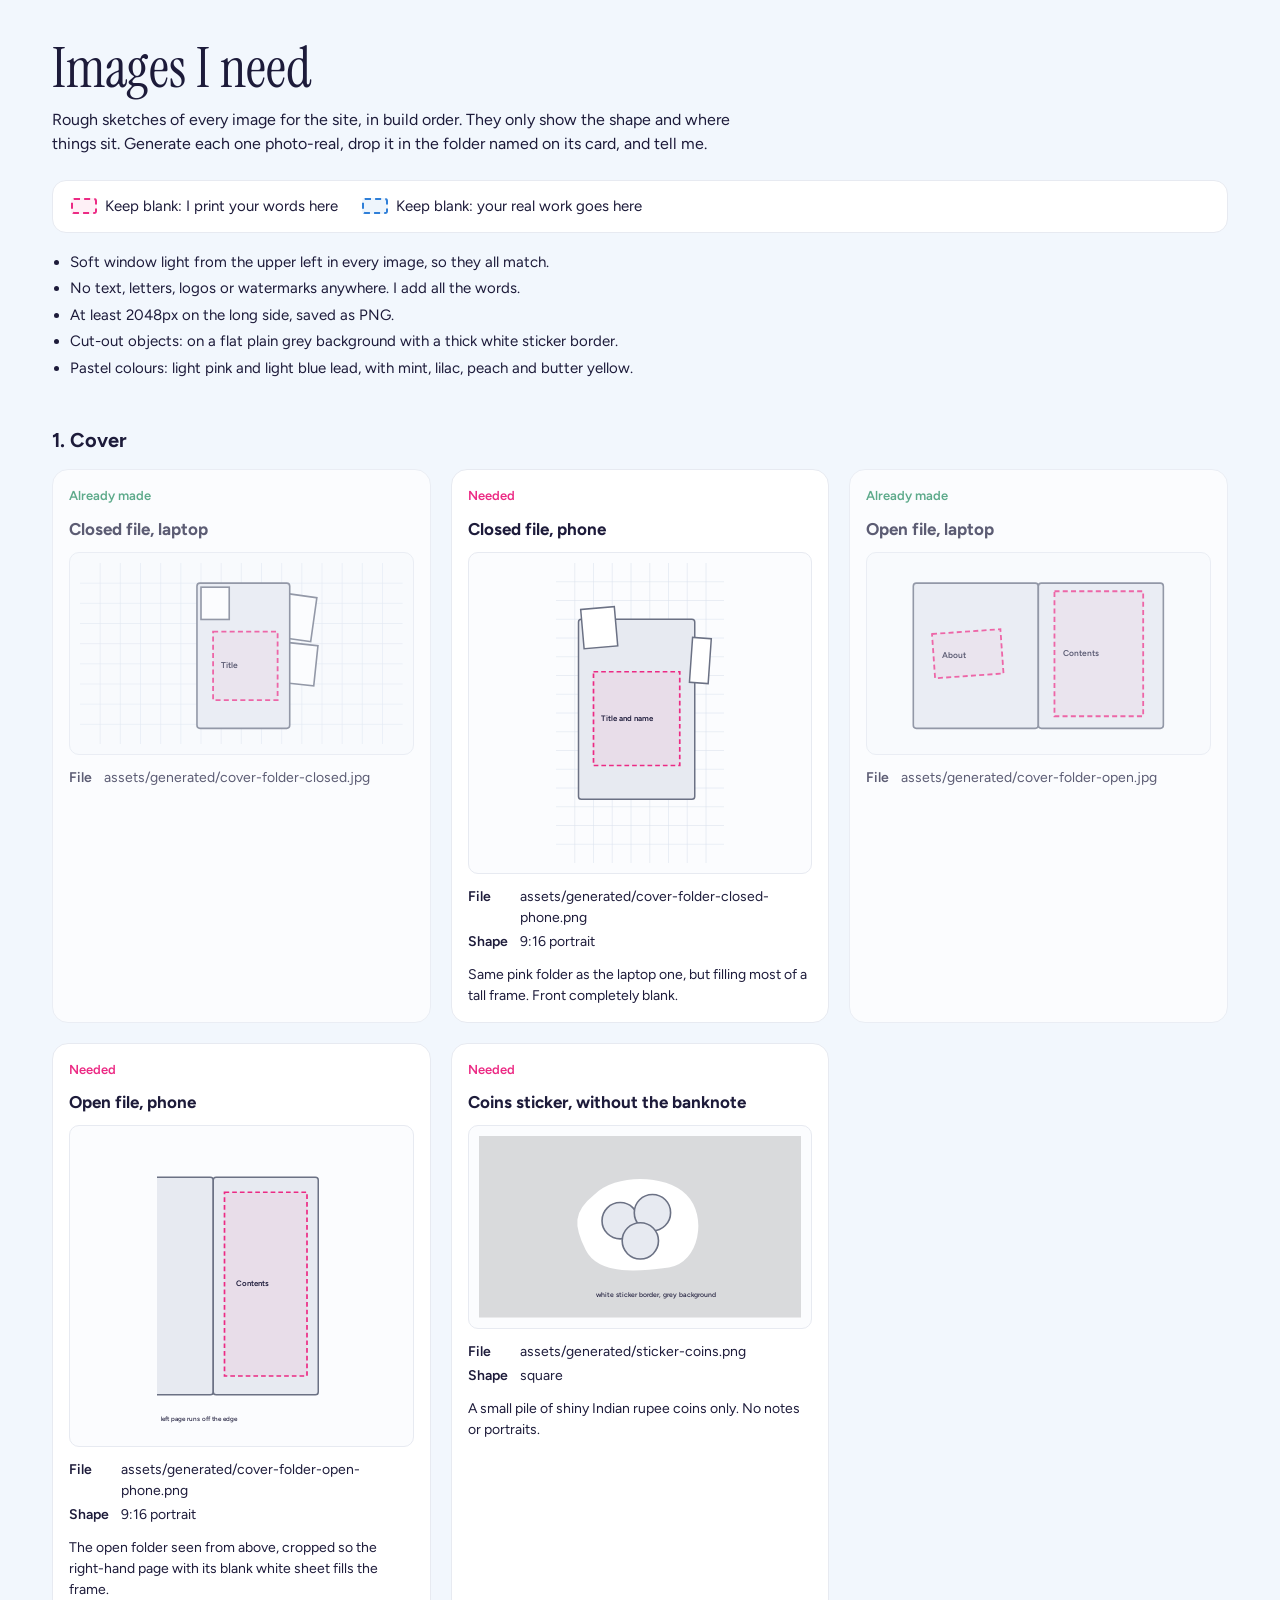
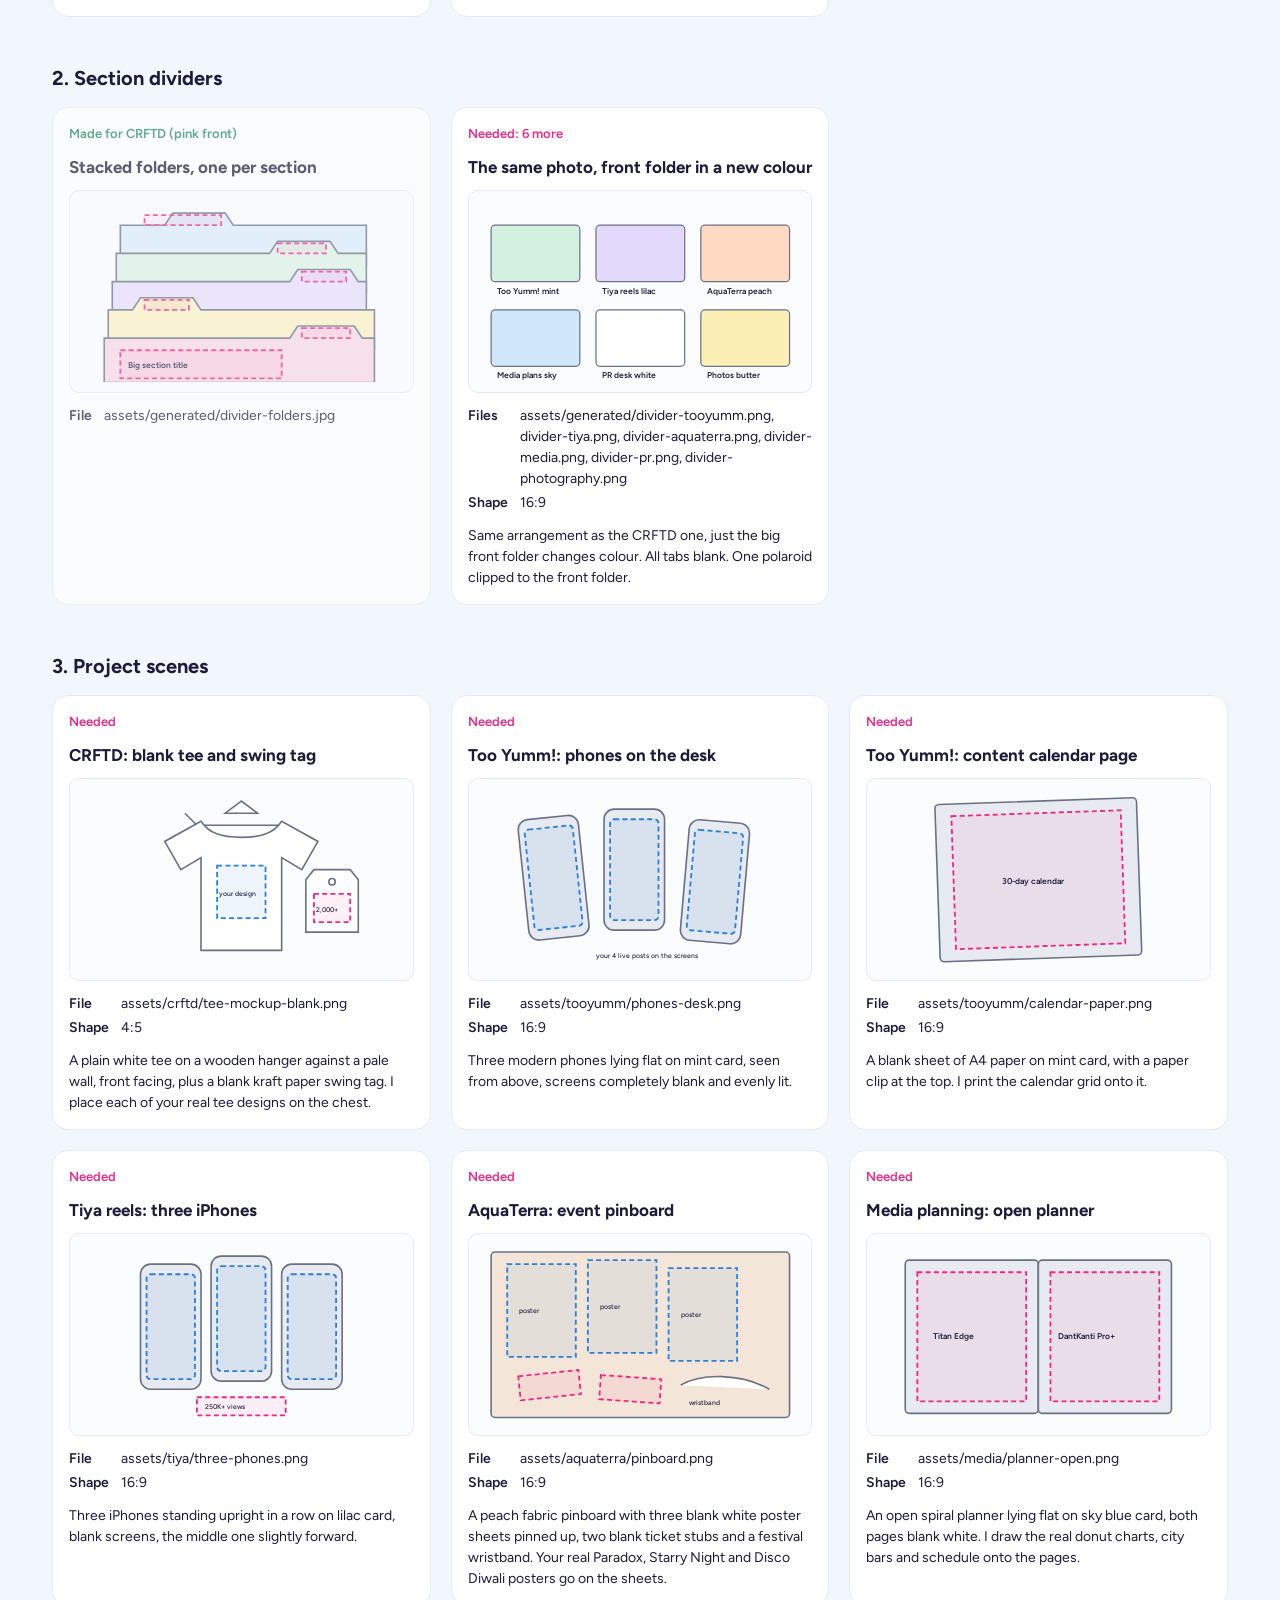
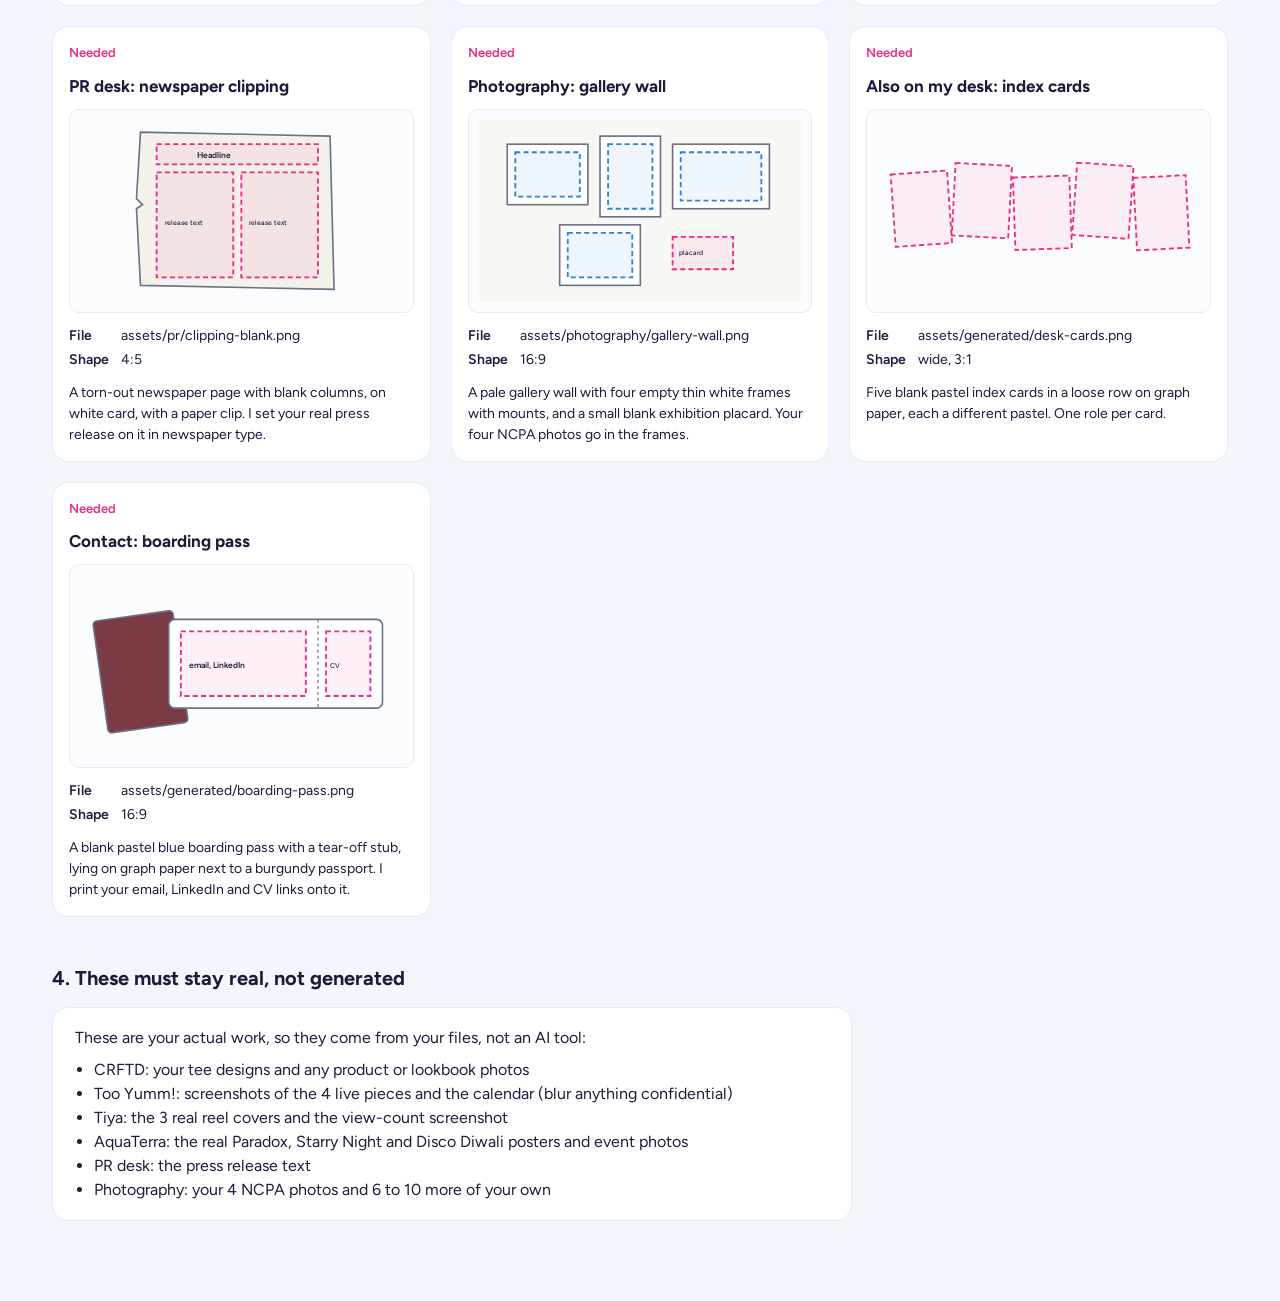
==== docs/image-brief.html @ 2a606a28 "Add image brief: rough sketches of every image the site needs Co-Authored-By: Claude Opus 5.5 <norep" ====
<!doctype html>
<html lang="en">
<head>
<meta charset="utf-8">
<meta name="viewport" content="width=device-width, initial-scale=1">
<title>Image brief</title>
<style>
@font-face { font-family: "Figtree"; font-weight: 400 800; font-display: swap; src: url(../fonts/figtree-var-latin.woff2) format("woff2"); }
@font-face { font-family: "Instrument Serif"; font-weight: 400; font-display: swap; src: url(../fonts/instrumentserif-latin.woff2) format("woff2"); }
:root {
  --bg: #F2F7FD; --ink: #1D1B3A; --line: #6B7184; --soft: #E7EAF1;
  --text-zone: #EC2A84;   /* I print your words here */
  --work-zone: #2F7FD8;   /* your real work goes here */
  --have: #1F8A5B;
}
* { box-sizing: border-box; }
body { margin: 0; background: var(--bg); color: var(--ink); font: 400 1rem/1.5 "Figtree", system-ui, sans-serif; }
.wrap { max-width: 1240px; margin: 0 auto; padding: 40px 16px 80px; }
@media (min-width: 700px) { .wrap { padding-inline: 32px; } }
h1 { font: 400 clamp(2.25rem, 5vw, 3.5rem)/1 "Instrument Serif", serif; margin: 0 0 12px; }
.intro { max-width: 68ch; margin: 0 0 24px; }
.key { display: flex; flex-wrap: wrap; gap: 10px 24px; margin: 0 0 18px; padding: 14px 18px; background: #fff; border-radius: 14px; border: 1px solid var(--soft); font-size: .9375rem; }
.key span { display: inline-flex; align-items: center; gap: 8px; }
.key i { width: 26px; height: 16px; border-radius: 3px; border: 2px dashed; }
.rules { max-width: 80ch; margin: 0 0 40px; padding-left: 1.2em; font-size: .9375rem; }
.rules li { margin-bottom: 4px; }
h2 { font: 700 1.25rem/1.3 "Figtree", sans-serif; margin: 48px 0 16px; }
.grid { display: grid; gap: 20px; grid-template-columns: repeat(auto-fill, minmax(min(100%, 340px), 1fr)); }
.card { background: #fff; border: 1px solid var(--soft); border-radius: 16px; padding: 16px; display: flex; flex-direction: column; gap: 12px; }
.card.done { opacity: .7; }
.card h3 { margin: 0; font: 700 1.0625rem/1.3 "Figtree", sans-serif; }
.status { font-size: .8125rem; font-weight: 600; color: var(--text-zone); }
.card.done .status { color: var(--have); }
.sketch { background: #FBFCFE; border: 1px solid var(--soft); border-radius: 10px; padding: 10px; display: grid; place-items: center; }
.sketch svg { width: 100%; height: auto; max-height: 340px; }
.sketch.tall svg { width: auto; height: 300px; }
.meta { margin: 0; display: grid; grid-template-columns: auto 1fr; gap: 3px 12px; font-size: .875rem; }
.meta dt { font-weight: 600; }
.meta dd { margin: 0; overflow-wrap: anywhere; }
.note { margin: 0; font-size: .875rem; }
.keep { background: #fff; border: 1px solid var(--soft); border-radius: 16px; padding: 18px 22px; max-width: 80ch; }
.keep ul { margin: 8px 0 0; padding-left: 1.2em; }
/* sketch strokes */
svg .o { fill: #fff; stroke: var(--line); stroke-width: .8; }
svg .f { fill: var(--soft); stroke: var(--line); stroke-width: .8; }
svg .grid { stroke: #DCE3EE; stroke-width: .3; }
svg .t { fill: rgba(236,42,132,.07); stroke: var(--text-zone); stroke-width: .9; stroke-dasharray: 2.5 1.6; }
svg .w { fill: rgba(47,127,216,.08); stroke: var(--work-zone); stroke-width: .9; stroke-dasharray: 2.5 1.6; }
svg text { font: 600 4.2px "Figtree", sans-serif; fill: var(--ink); }
svg text.s { font-size: 3.4px; font-weight: 500; }
</style>
</head>
<body>
<div class="wrap">
  <h1>Images I need</h1>
  <p class="intro">Rough sketches of every image for the site, in build order. They only show the shape and where things sit. Generate each one photo-real, drop it in the folder named on its card, and tell me.</p>

  <div class="key">
    <span><i style="border-color:var(--text-zone);background:rgba(236,42,132,.07)"></i>Keep blank: I print your words here</span>
    <span><i style="border-color:var(--work-zone);background:rgba(47,127,216,.08)"></i>Keep blank: your real work goes here</span>
  </div>
  <ul class="rules">
    <li>Soft window light from the upper left in every image, so they all match.</li>
    <li>No text, letters, logos or watermarks anywhere. I add all the words.</li>
    <li>At least 2048px on the long side, saved as PNG.</li>
    <li>Cut-out objects: on a flat plain grey background with a thick white sticker border.</li>
    <li>Pastel colours: light pink and light blue lead, with mint, lilac, peach and butter yellow.</li>
  </ul>

  <!-- ================= COVER ================= -->
  <h2>1. Cover</h2>
  <div class="grid">
    <article class="card done">
      <span class="status">Already made</span>
      <h3>Closed file, laptop</h3>
      <div class="sketch"><svg viewBox="0 0 160 90" aria-hidden="true">
        <g class="grid"><path d="M0 10h160M0 20h160M0 30h160M0 40h160M0 50h160M0 60h160M0 70h160M0 80h160M10 0v90M20 0v90M30 0v90M40 0v90M50 0v90M60 0v90M70 0v90M80 0v90M90 0v90M100 0v90M110 0v90M120 0v90M130 0v90M140 0v90M150 0v90"/></g>
        <rect class="o" x="100" y="16" width="16" height="22" transform="rotate(8 108 27)"/><rect class="o" x="102" y="40" width="15" height="20" transform="rotate(6 108 50)"/>
        <rect class="f" x="58" y="10" width="46" height="72" rx="1.5"/>
        <rect class="o" x="60" y="12" width="14" height="16"/>
        <rect class="t" x="66" y="34" width="32" height="34"/><text x="70" y="52">Title</text>
      </svg></div>
      <dl class="meta"><dt>File</dt><dd>assets/generated/cover-folder-closed.jpg</dd></dl>
    </article>

    <article class="card">
      <span class="status">Needed</span>
      <h3>Closed file, phone</h3>
      <div class="sketch tall"><svg viewBox="0 0 90 160" aria-hidden="true">
        <g class="grid"><path d="M0 10h90M0 20h90M0 30h90M0 40h90M0 50h90M0 60h90M0 70h90M0 80h90M0 90h90M0 100h90M0 110h90M0 120h90M0 130h90M0 140h90M0 150h90M10 0v160M20 0v160M30 0v160M40 0v160M50 0v160M60 0v160M70 0v160M80 0v160"/></g>
        <rect class="f" x="12" y="30" width="62" height="96" rx="1.5"/>
        <rect class="o" x="72" y="40" width="10" height="24" transform="rotate(4 77 52)"/>
        <rect class="o" x="14" y="24" width="18" height="21" transform="rotate(-5 23 34)"/>
        <rect class="t" x="20" y="58" width="46" height="50"/><text x="24" y="84">Title and name</text>
      </svg></div>
      <dl class="meta"><dt>File</dt><dd>assets/generated/cover-folder-closed-phone.png</dd><dt>Shape</dt><dd>9:16 portrait</dd></dl>
      <p class="note">Same pink folder as the laptop one, but filling most of a tall frame. Front completely blank.</p>
    </article>

    <article class="card done">
      <span class="status">Already made</span>
      <h3>Open file, laptop</h3>
      <div class="sketch"><svg viewBox="0 0 160 90" aria-hidden="true">
        <rect class="f" x="18" y="10" width="62" height="72" rx="1.5"/><rect class="f" x="80" y="10" width="62" height="72" rx="1.5"/>
        <rect class="t" x="28" y="34" width="34" height="22" transform="rotate(-4 45 45)"/><text x="32" y="47">About</text>
        <rect class="t" x="88" y="14" width="44" height="62"/><text x="92" y="46">Contents</text>
      </svg></div>
      <dl class="meta"><dt>File</dt><dd>assets/generated/cover-folder-open.jpg</dd></dl>
    </article>

    <article class="card">
      <span class="status">Needed</span>
      <h3>Open file, phone</h3>
      <div class="sketch tall"><svg viewBox="0 0 90 160" aria-hidden="true">
        <rect class="f" x="-30" y="22" width="60" height="116" rx="1.5"/><rect class="f" x="30" y="22" width="56" height="116" rx="1.5"/>
        <rect class="t" x="36" y="30" width="44" height="98"/><text x="42" y="80">Contents</text>
        <text class="s" x="2" y="152">left page runs off the edge</text>
      </svg></div>
      <dl class="meta"><dt>File</dt><dd>assets/generated/cover-folder-open-phone.png</dd><dt>Shape</dt><dd>9:16 portrait</dd></dl>
      <p class="note">The open folder seen from above, cropped so the right-hand page with its blank white sheet fills the frame.</p>
    </article>

    <article class="card">
      <span class="status">Needed</span>
      <h3>Coins sticker, without the banknote</h3>
      <div class="sketch"><svg viewBox="0 0 160 90" aria-hidden="true">
        <rect class="f" x="0" y="0" width="160" height="90" style="fill:#D9DADC;stroke:none"/>
        <path class="o" d="M58 30c10-10 34-10 44 0s6 32-8 34-34 4-40-8-6-18 4-26z" style="stroke-width:2.4;stroke:#fff;fill:#fff"/>
        <circle class="f" cx="70" cy="42" r="9"/><circle class="f" cx="86" cy="38" r="9"/><circle class="f" cx="80" cy="52" r="9"/>
        <text class="s" x="58" y="80">white sticker border, grey background</text>
      </svg></div>
      <dl class="meta"><dt>File</dt><dd>assets/generated/sticker-coins.png</dd><dt>Shape</dt><dd>square</dd></dl>
      <p class="note">A small pile of shiny Indian rupee coins only. No notes or portraits.</p>
    </article>
  </div>

  <!-- ================= DIVIDERS ================= -->
  <h2>2. Section dividers</h2>
  <div class="grid">
    <article class="card done">
      <span class="status">Made for CRFTD (pink front)</span>
      <h3>Stacked folders, one per section</h3>
      <div class="sketch"><svg viewBox="0 0 160 90" aria-hidden="true">
        <path class="f" d="M20 12h22l4-6h26l4 6h66v20H20z" style="fill:#DCEBFA"/>
        <path class="f" d="M18 26h76l4-6h26l4 6h14v20H18z" style="fill:#DDF2E6"/>
        <path class="f" d="M16 40h88l4-6h26l4 6h4v20H16z" style="fill:#E7DEFA"/>
        <path class="f" d="M14 54h12l4-6h26l4 6h86v20H14z" style="fill:#FCF1C2"/>
        <path class="f" d="M12 68h92l4-6h28l4 6h6v22H12z" style="fill:#F9D7E6"/>
        <rect class="t" x="32" y="7" width="38" height="5"/><rect class="t" x="98" y="21" width="24" height="5"/>
        <rect class="t" x="110" y="35" width="22" height="5"/><rect class="t" x="32" y="49" width="22" height="5"/>
        <rect class="t" x="110" y="63" width="24" height="5"/>
        <rect class="t" x="20" y="74" width="80" height="14"/><text x="24" y="83">Big section title</text>
      </svg></div>
      <dl class="meta"><dt>File</dt><dd>assets/generated/divider-folders.jpg</dd></dl>
    </article>

    <article class="card">
      <span class="status">Needed: 6 more</span>
      <h3>The same photo, front folder in a new colour</h3>
      <div class="sketch"><svg viewBox="0 0 160 90" aria-hidden="true">
        <g font-size="4">
        <rect x="6" y="12" width="44" height="28" rx="2" style="fill:#D3F1E0;stroke:#6B7184;stroke-width:.6"/><text x="9" y="46">Too Yumm! mint</text>
        <rect x="58" y="12" width="44" height="28" rx="2" style="fill:#E3D9FB;stroke:#6B7184;stroke-width:.6"/><text x="61" y="46">Tiya reels lilac</text>
        <rect x="110" y="12" width="44" height="28" rx="2" style="fill:#FFD9C2;stroke:#6B7184;stroke-width:.6"/><text x="113" y="46">AquaTerra peach</text>
        <rect x="6" y="54" width="44" height="28" rx="2" style="fill:#CFE6FB;stroke:#6B7184;stroke-width:.6"/><text x="9" y="88">Media plans sky</text>
        <rect x="58" y="54" width="44" height="28" rx="2" style="fill:#FFFFFF;stroke:#6B7184;stroke-width:.6"/><text x="61" y="88">PR desk white</text>
        <rect x="110" y="54" width="44" height="28" rx="2" style="fill:#FCEFB6;stroke:#6B7184;stroke-width:.6"/><text x="113" y="88">Photos butter</text>
        </g>
      </svg></div>
      <dl class="meta"><dt>Files</dt><dd>assets/generated/divider-tooyumm.png, divider-tiya.png, divider-aquaterra.png, divider-media.png, divider-pr.png, divider-photography.png</dd><dt>Shape</dt><dd>16:9</dd></dl>
      <p class="note">Same arrangement as the CRFTD one, just the big front folder changes colour. All tabs blank. One polaroid clipped to the front folder.</p>
    </article>
  </div>

  <!-- ================= PROJECTS ================= -->
  <h2>3. Project scenes</h2>
  <div class="grid">
    <article class="card">
      <span class="status">Needed</span>
      <h3>CRFTD: blank tee and swing tag</h3>
      <div class="sketch"><svg viewBox="0 0 160 90" aria-hidden="true">
        <path class="o" d="M58 18l-6-6M58 18h44M80 6l-8 6h16z"/>
        <path class="o" d="M60 16l-18 10 8 14 10-6v46h40V34l10 6 8-14-18-10c-4 6-10 8-20 8s-16-2-20-8z"/>
        <rect class="w" x="68" y="38" width="24" height="26"/><text class="s" x="69" y="53">your design</text>
        <path class="o" d="M116 40h18l4 5v26h-26V45z"/><circle class="o" cx="125" cy="46" r="1.6"/>
        <rect class="t" x="116" y="52" width="18" height="14"/><text class="s" x="117" y="61">2,000+</text>
      </svg></div>
      <dl class="meta"><dt>File</dt><dd>assets/crftd/tee-mockup-blank.png</dd><dt>Shape</dt><dd>4:5</dd></dl>
      <p class="note">A plain white tee on a wooden hanger against a pale wall, front facing, plus a blank kraft paper swing tag. I place each of your real tee designs on the chest.</p>
    </article>

    <article class="card">
      <span class="status">Needed</span>
      <h3>Too Yumm!: phones on the desk</h3>
      <div class="sketch"><svg viewBox="0 0 160 90" aria-hidden="true">
        <rect class="f" x="22" y="14" width="30" height="60" rx="5" transform="rotate(-6 37 44)"/><rect class="w" x="25" y="19" width="24" height="50" rx="2" transform="rotate(-6 37 44)"/>
        <rect class="f" x="62" y="10" width="30" height="60" rx="5"/><rect class="w" x="65" y="15" width="24" height="50" rx="2"/>
        <rect class="f" x="102" y="16" width="30" height="60" rx="5" transform="rotate(5 117 46)"/><rect class="w" x="105" y="21" width="24" height="50" rx="2" transform="rotate(5 117 46)"/>
        <text class="s" x="58" y="84">your 4 live posts on the screens</text>
      </svg></div>
      <dl class="meta"><dt>File</dt><dd>assets/tooyumm/phones-desk.png</dd><dt>Shape</dt><dd>16:9</dd></dl>
      <p class="note">Three modern phones lying flat on mint card, seen from above, screens completely blank and evenly lit.</p>
    </article>

    <article class="card">
      <span class="status">Needed</span>
      <h3>Too Yumm!: content calendar page</h3>
      <div class="sketch"><svg viewBox="0 0 160 90" aria-hidden="true">
        <rect class="f" x="30" y="6" width="100" height="78" rx="2" transform="rotate(-2 80 45)"/>
        <rect class="t" x="38" y="12" width="84" height="66" transform="rotate(-2 80 45)"/><text x="62" y="47">30-day calendar</text>
      </svg></div>
      <dl class="meta"><dt>File</dt><dd>assets/tooyumm/calendar-paper.png</dd><dt>Shape</dt><dd>16:9</dd></dl>
      <p class="note">A blank sheet of A4 paper on mint card, with a paper clip at the top. I print the calendar grid onto it.</p>
    </article>

    <article class="card">
      <span class="status">Needed</span>
      <h3>Tiya reels: three iPhones</h3>
      <div class="sketch"><svg viewBox="0 0 160 90" aria-hidden="true">
        <rect class="f" x="30" y="10" width="30" height="62" rx="5"/><rect class="w" x="33" y="15" width="24" height="52" rx="2"/>
        <rect class="f" x="65" y="6" width="30" height="62" rx="5"/><rect class="w" x="68" y="11" width="24" height="52" rx="2"/>
        <rect class="f" x="100" y="10" width="30" height="62" rx="5"/><rect class="w" x="103" y="15" width="24" height="52" rx="2"/>
        <rect class="t" x="58" y="76" width="44" height="9"/><text class="s" x="62" y="82">250K+ views</text>
      </svg></div>
      <dl class="meta"><dt>File</dt><dd>assets/tiya/three-phones.png</dd><dt>Shape</dt><dd>16:9</dd></dl>
      <p class="note">Three iPhones standing upright in a row on lilac card, blank screens, the middle one slightly forward.</p>
    </article>

    <article class="card">
      <span class="status">Needed</span>
      <h3>AquaTerra: event pinboard</h3>
      <div class="sketch"><svg viewBox="0 0 160 90" aria-hidden="true">
        <rect class="f" x="6" y="4" width="148" height="82" rx="2" style="fill:#F3E6D8"/>
        <rect class="w" x="14" y="10" width="34" height="46"/><rect class="w" x="54" y="8" width="34" height="46"/><rect class="w" x="94" y="12" width="34" height="46"/>
        <text class="s" x="20" y="34">poster</text><text class="s" x="60" y="32">poster</text><text class="s" x="100" y="36">poster</text>
        <rect class="t" x="20" y="64" width="30" height="12" transform="rotate(-6 35 70)"/><rect class="t" x="60" y="66" width="30" height="12" transform="rotate(4 75 72)"/>
        <path class="o" d="M100 70c10-6 30-6 44 2"/><text class="s" x="104" y="80">wristband</text>
      </svg></div>
      <dl class="meta"><dt>File</dt><dd>assets/aquaterra/pinboard.png</dd><dt>Shape</dt><dd>16:9</dd></dl>
      <p class="note">A peach fabric pinboard with three blank white poster sheets pinned up, two blank ticket stubs and a festival wristband. Your real Paradox, Starry Night and Disco Diwali posters go on the sheets.</p>
    </article>

    <article class="card">
      <span class="status">Needed</span>
      <h3>Media planning: open planner</h3>
      <div class="sketch"><svg viewBox="0 0 160 90" aria-hidden="true">
        <rect class="f" x="14" y="8" width="66" height="76" rx="2"/><rect class="f" x="80" y="8" width="66" height="76" rx="2"/>
        <rect class="t" x="20" y="14" width="54" height="64"/><text x="28" y="47">Titan Edge</text>
        <rect class="t" x="86" y="14" width="54" height="64"/><text x="90" y="47">DantKanti Pro+</text>
      </svg></div>
      <dl class="meta"><dt>File</dt><dd>assets/media/planner-open.png</dd><dt>Shape</dt><dd>16:9</dd></dl>
      <p class="note">An open spiral planner lying flat on sky blue card, both pages blank white. I draw the real donut charts, city bars and schedule onto the pages.</p>
    </article>

    <article class="card">
      <span class="status">Needed</span>
      <h3>PR desk: newspaper clipping</h3>
      <div class="sketch"><svg viewBox="0 0 160 90" aria-hidden="true">
        <path class="o" d="M30 6l94 2 2 76-96-2-2-38 3-2-3-3z" style="fill:#F4F1EA"/>
        <rect class="t" x="38" y="12" width="80" height="10"/><text x="58" y="19">Headline</text>
        <rect class="t" x="38" y="26" width="38" height="52"/><rect class="t" x="80" y="26" width="38" height="52"/>
        <text class="s" x="42" y="52">release text</text><text class="s" x="84" y="52">release text</text>
      </svg></div>
      <dl class="meta"><dt>File</dt><dd>assets/pr/clipping-blank.png</dd><dt>Shape</dt><dd>4:5</dd></dl>
      <p class="note">A torn-out newspaper page with blank columns, on white card, with a paper clip. I set your real press release on it in newspaper type.</p>
    </article>

    <article class="card">
      <span class="status">Needed</span>
      <h3>Photography: gallery wall</h3>
      <div class="sketch"><svg viewBox="0 0 160 90" aria-hidden="true">
        <rect class="f" x="0" y="0" width="160" height="90" style="fill:#F7F7F4;stroke:none"/>
        <rect class="o" x="14" y="12" width="40" height="30"/><rect class="w" x="18" y="16" width="32" height="22"/>
        <rect class="o" x="60" y="8" width="30" height="40"/><rect class="w" x="64" y="12" width="22" height="32"/>
        <rect class="o" x="96" y="12" width="48" height="32"/><rect class="w" x="100" y="16" width="40" height="24"/>
        <rect class="o" x="40" y="52" width="40" height="30"/><rect class="w" x="44" y="56" width="32" height="22"/>
        <rect class="t" x="96" y="58" width="30" height="16"/><text class="s" x="99" y="67">placard</text>
      </svg></div>
      <dl class="meta"><dt>File</dt><dd>assets/photography/gallery-wall.png</dd><dt>Shape</dt><dd>16:9</dd></dl>
      <p class="note">A pale gallery wall with four empty thin white frames with mounts, and a small blank exhibition placard. Your four NCPA photos go in the frames.</p>
    </article>

    <article class="card">
      <span class="status">Needed</span>
      <h3>Also on my desk: index cards</h3>
      <div class="sketch"><svg viewBox="0 0 160 90" aria-hidden="true">
        <rect class="t" x="8" y="26" width="28" height="36" transform="rotate(-4 22 44)"/><rect class="t" x="38" y="22" width="28" height="36" transform="rotate(3 52 40)"/>
        <rect class="t" x="68" y="28" width="28" height="36" transform="rotate(-2 82 46)"/><rect class="t" x="98" y="22" width="28" height="36" transform="rotate(4 112 40)"/>
        <rect class="t" x="128" y="28" width="26" height="36" transform="rotate(-3 141 46)"/>
      </svg></div>
      <dl class="meta"><dt>File</dt><dd>assets/generated/desk-cards.png</dd><dt>Shape</dt><dd>wide, 3:1</dd></dl>
      <p class="note">Five blank pastel index cards in a loose row on graph paper, each a different pastel. One role per card.</p>
    </article>

    <article class="card">
      <span class="status">Needed</span>
      <h3>Contact: boarding pass</h3>
      <div class="sketch"><svg viewBox="0 0 160 90" aria-hidden="true">
        <rect class="f" x="10" y="20" width="40" height="56" rx="2" style="fill:#7A3B45" transform="rotate(-8 30 48)"/>
        <rect class="o" x="44" y="22" width="106" height="44" rx="3"/><path d="M118 22v44" style="stroke:#6B7184;stroke-width:.6;stroke-dasharray:1.5 1.5"/>
        <rect class="t" x="50" y="28" width="62" height="32"/><text x="54" y="46">email, LinkedIn</text>
        <rect class="t" x="122" y="28" width="22" height="32"/><text class="s" x="124" y="46">CV</text>
      </svg></div>
      <dl class="meta"><dt>File</dt><dd>assets/generated/boarding-pass.png</dd><dt>Shape</dt><dd>16:9</dd></dl>
      <p class="note">A blank pastel blue boarding pass with a tear-off stub, lying on graph paper next to a burgundy passport. I print your email, LinkedIn and CV links onto it.</p>
    </article>
  </div>

  <h2>4. These must stay real, not generated</h2>
  <div class="keep">
    These are your actual work, so they come from your files, not an AI tool:
    <ul>
      <li>CRFTD: your tee designs and any product or lookbook photos</li>
      <li>Too Yumm!: screenshots of the 4 live pieces and the calendar (blur anything confidential)</li>
      <li>Tiya: the 3 real reel covers and the view-count screenshot</li>
      <li>AquaTerra: the real Paradox, Starry Night and Disco Diwali posters and event photos</li>
      <li>PR desk: the press release text</li>
      <li>Photography: your 4 NCPA photos and 6 to 10 more of your own</li>
    </ul>
  </div>
</div>
</body>
</html>
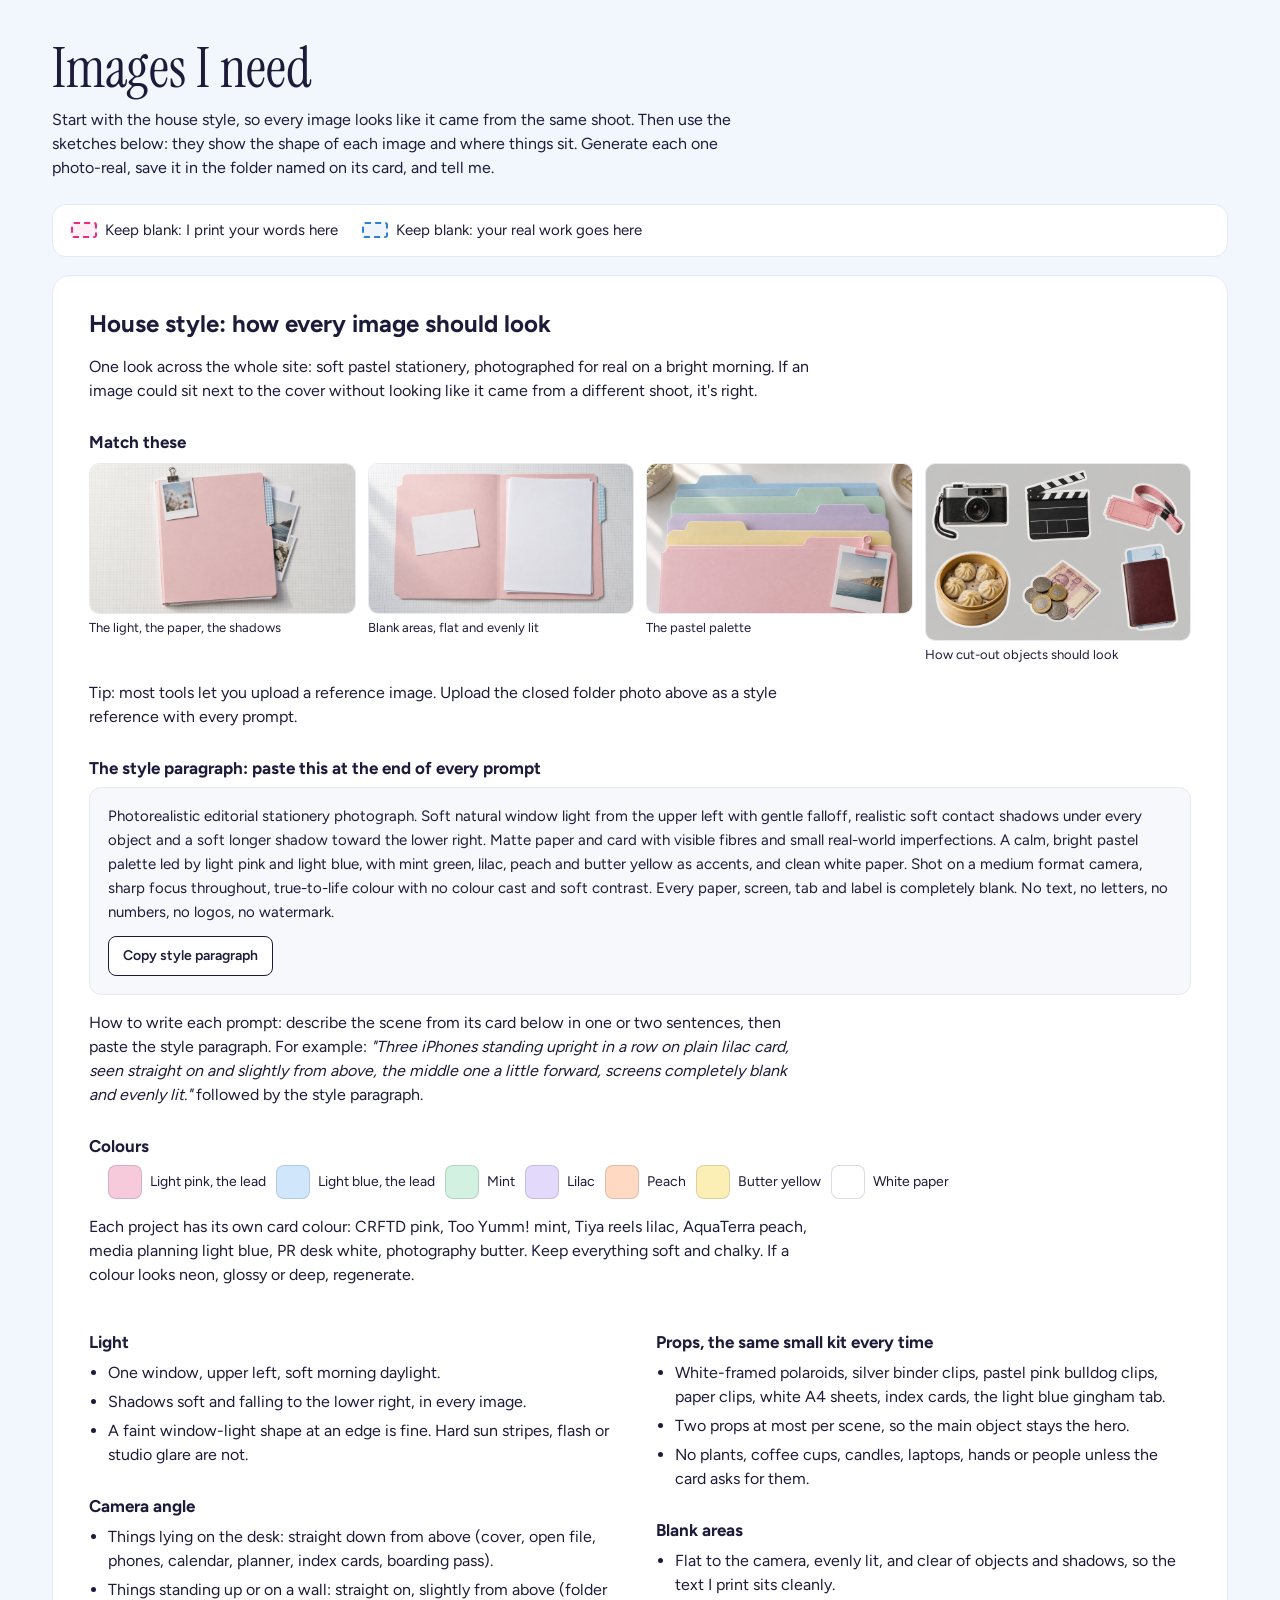
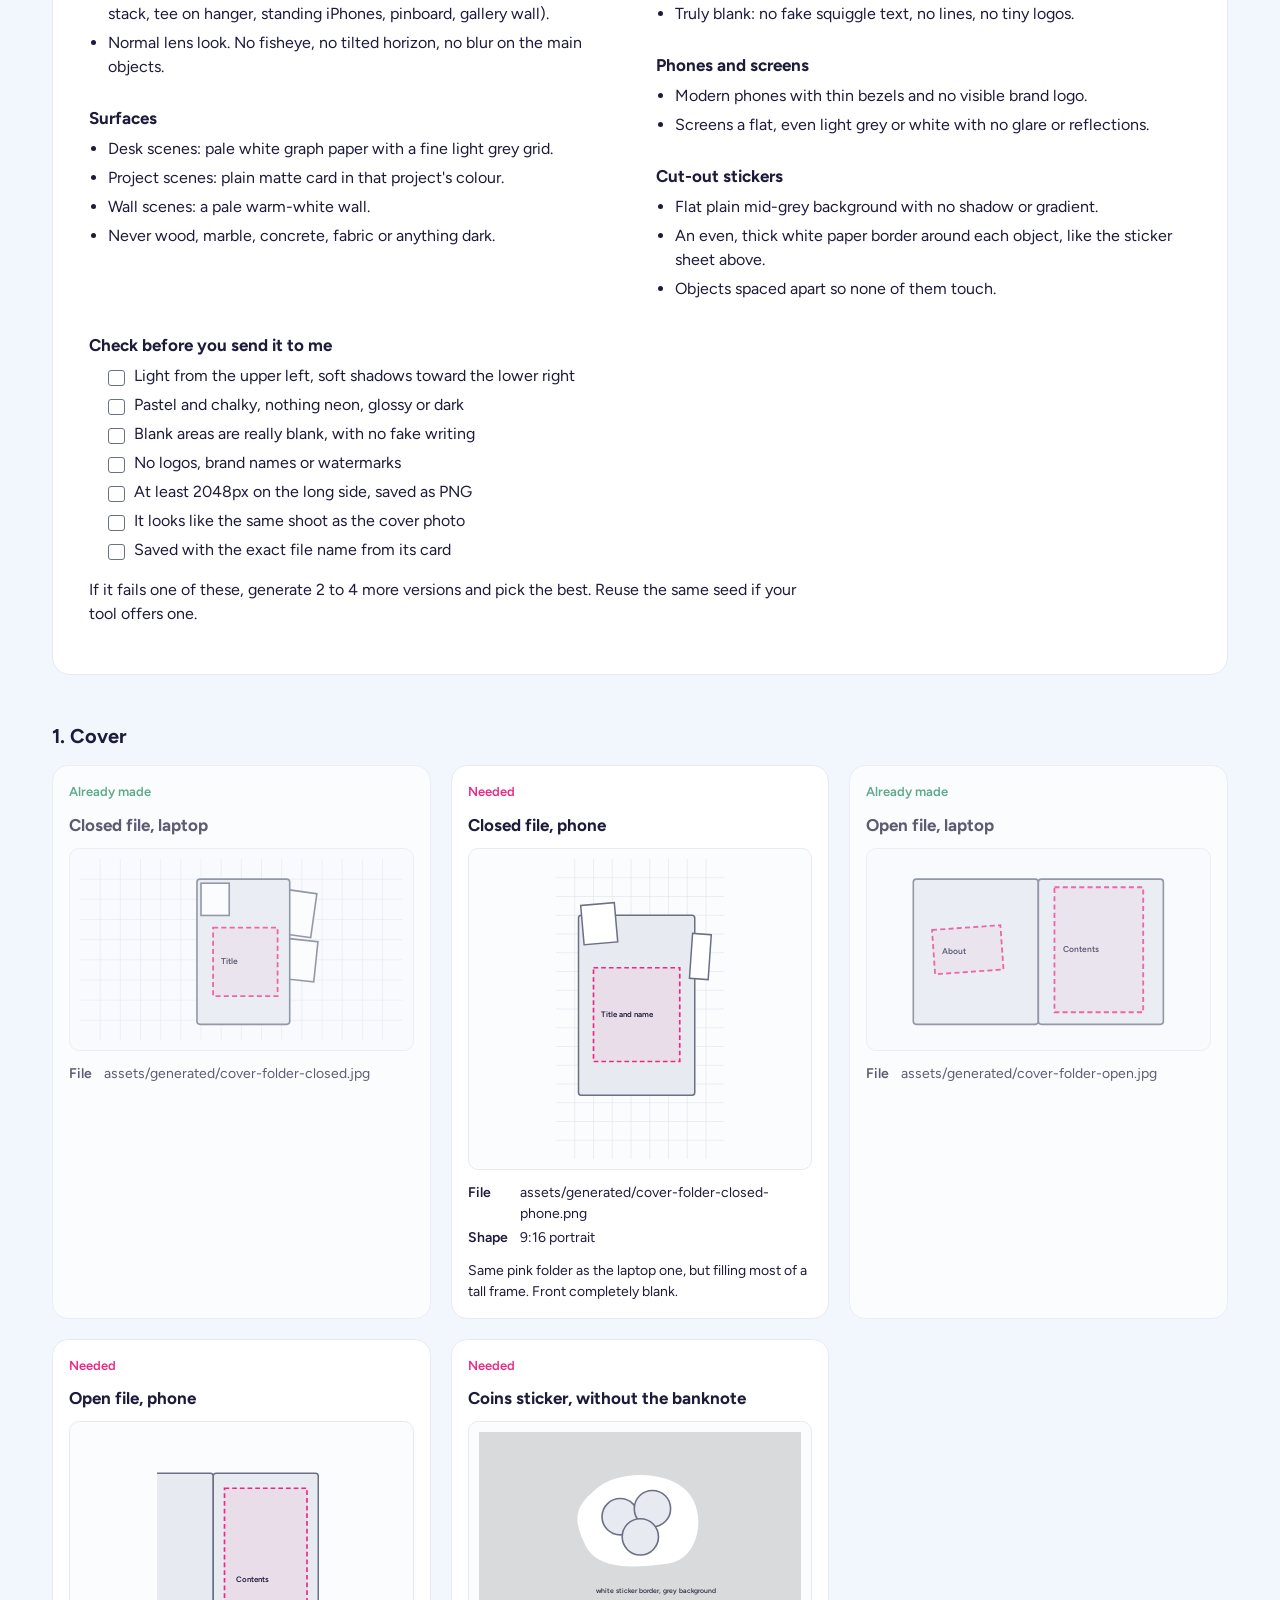
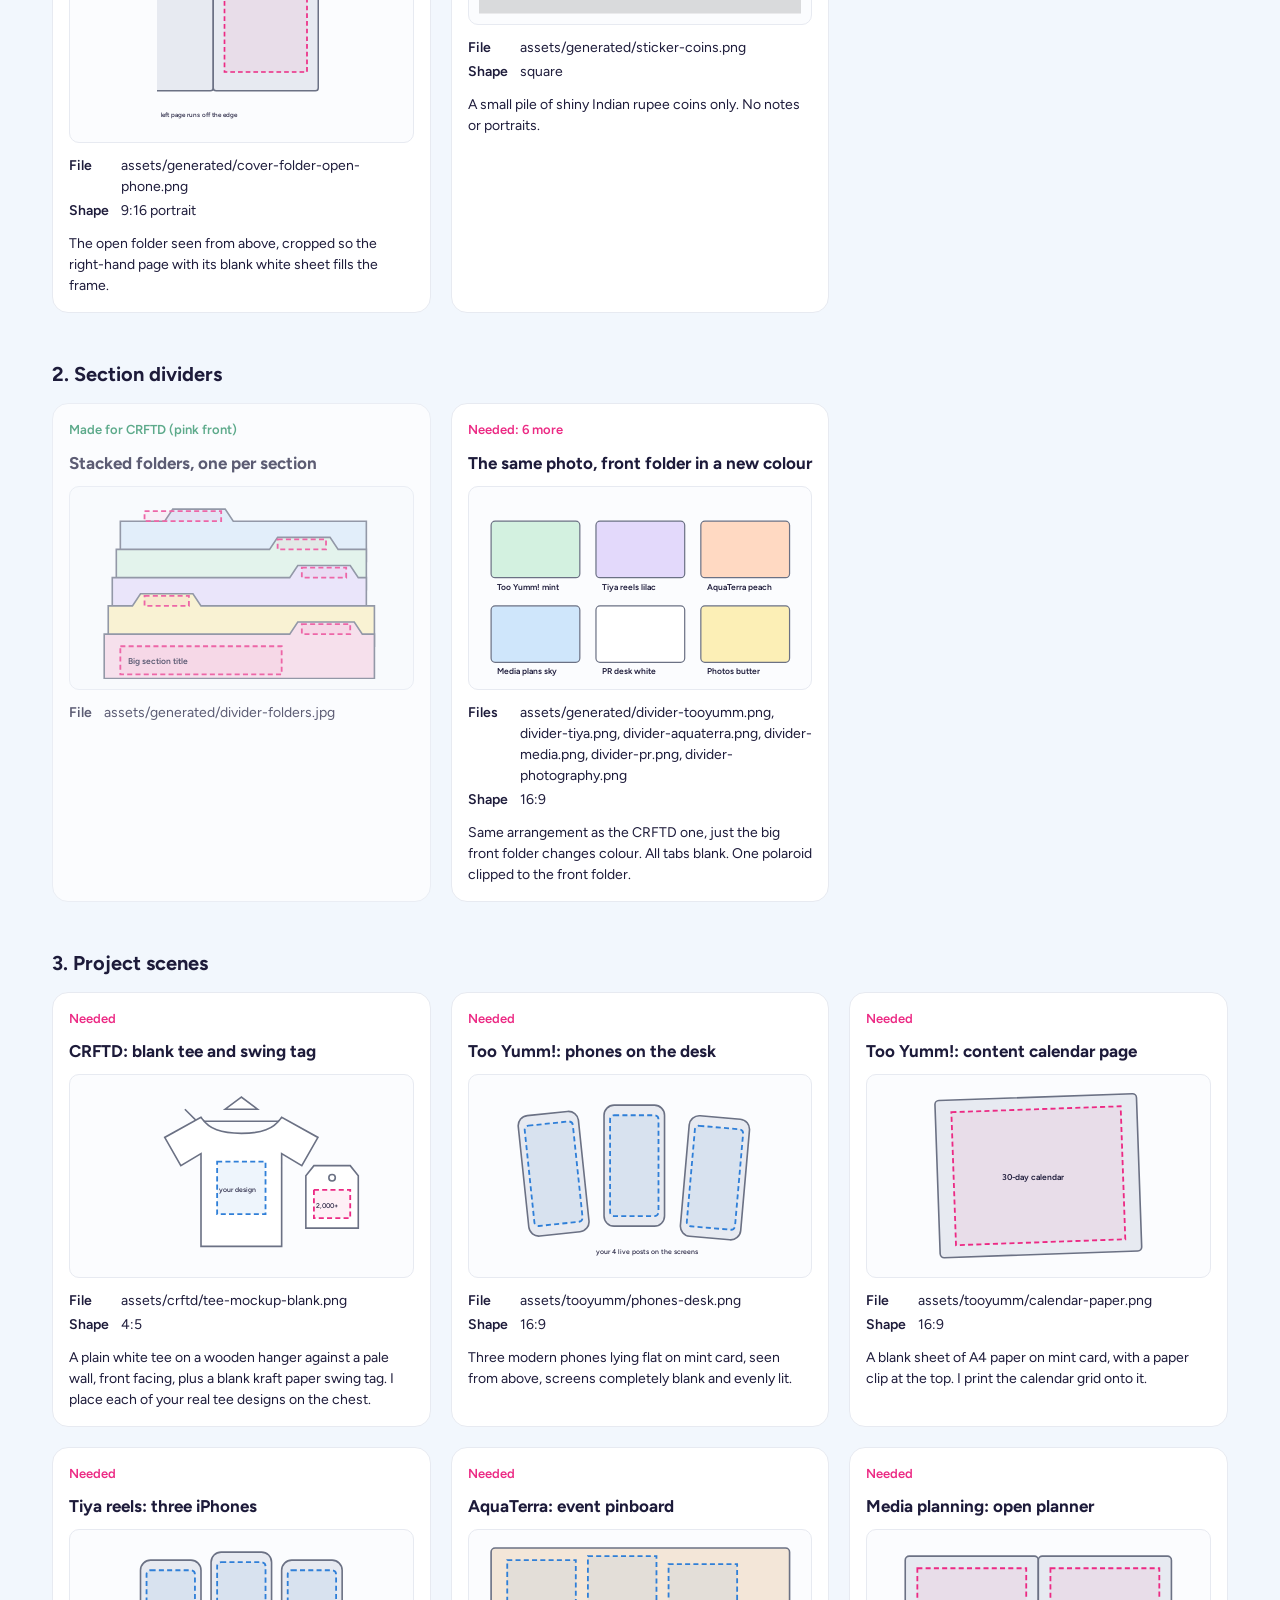
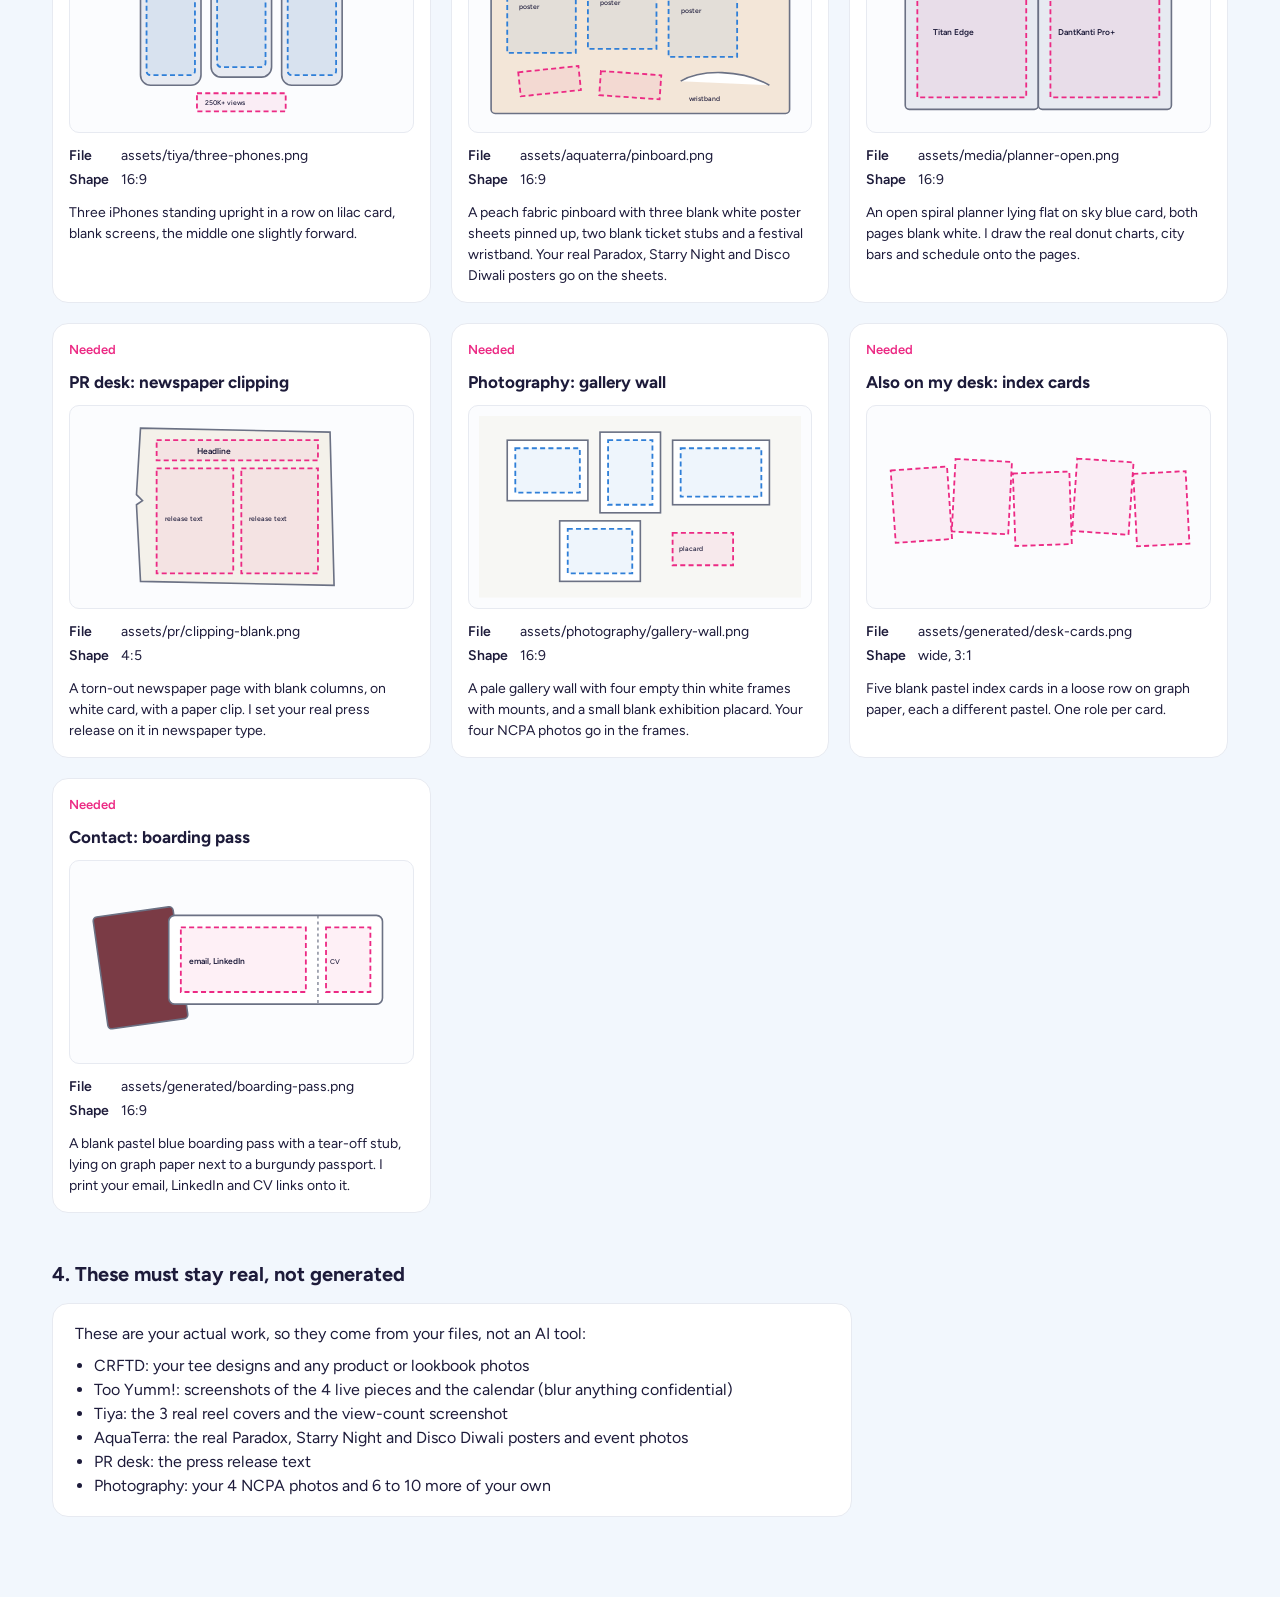
==== commit 1ed1f46b: "Add house style guide to the image brief Co-Authored-By: Claude Opus 5.5 <noreply@anthropic.com> Cla" ====
--- a/docs/image-brief.html
+++ b/docs/image-brief.html
@@ -48,24 +48,137 @@
 svg .w { fill: rgba(47,127,216,.08); stroke: var(--work-zone); stroke-width: .9; stroke-dasharray: 2.5 1.6; }
 svg text { font: 600 4.2px "Figtree", sans-serif; fill: var(--ink); }
 svg text.s { font-size: 3.4px; font-weight: 500; }
+
+/* house style */
+.house { background: #fff; border: 1px solid var(--soft); border-radius: 18px; padding: 24px; margin: 0 0 40px; }
+@media (min-width: 700px) { .house { padding: 32px 36px; } }
+.house h2 { margin-top: 0; font-size: 1.5rem; }
+.house h3 { font: 700 1.0625rem/1.3 "Figtree", sans-serif; margin: 28px 0 8px; }
+.house p, .house li { max-width: 72ch; }
+.house ul { padding-left: 1.2em; margin: 0; }
+.house li { margin-bottom: 5px; }
+.refs { display: grid; gap: 12px; grid-template-columns: repeat(auto-fill, minmax(min(100%, 220px), 1fr)); margin-top: 10px; }
+.refs figure { margin: 0; }
+.refs img { width: 100%; height: auto; border-radius: 10px; border: 1px solid var(--soft); display: block; }
+.refs figcaption { font-size: .8125rem; margin-top: 4px; }
+.prompt { position: relative; background: #F6F8FC; border: 1px solid var(--soft); border-radius: 12px; padding: 16px 18px 18px; margin-top: 8px; }
+.prompt p { margin: 0; font-size: .9375rem; line-height: 1.6; max-width: none; }
+.copy { margin-top: 12px; appearance: none; font: 600 .875rem/1 "Figtree", sans-serif; color: var(--ink); background: #fff; border: 1.5px solid var(--ink); border-radius: 8px; padding: 10px 14px; min-height: 40px; cursor: pointer; }
+.copy:hover { background: var(--ink); color: #fff; }
+.copy:focus-visible { outline: 3px solid var(--work-zone); outline-offset: 2px; }
+.copied { font-size: .8125rem; margin-left: 10px; }
+.swatches { display: flex; flex-wrap: wrap; gap: 10px; margin-top: 8px; list-style: none; padding: 0; }
+.swatches li { display: flex; align-items: center; gap: 8px; font-size: .875rem; margin: 0; }
+.swatches i { width: 34px; height: 34px; border-radius: 8px; border: 1px solid rgba(29,27,58,.15); }
+.two { display: grid; gap: 8px 32px; grid-template-columns: 1fr; }
+@media (min-width: 800px) { .two { grid-template-columns: 1fr 1fr; } }
+.check li { list-style: none; position: relative; padding-left: 1.6em; }
+.check li::before { content: ""; position: absolute; left: 0; top: .35em; width: .9em; height: .9em; border: 1.5px solid var(--line); border-radius: 3px; }
 </style>
 </head>
 <body>
 <div class="wrap">
   <h1>Images I need</h1>
-  <p class="intro">Rough sketches of every image for the site, in build order. They only show the shape and where things sit. Generate each one photo-real, drop it in the folder named on its card, and tell me.</p>
+  <p class="intro">Start with the house style, so every image looks like it came from the same shoot. Then use the sketches below: they show the shape of each image and where things sit. Generate each one photo-real, save it in the folder named on its card, and tell me.</p>
 
   <div class="key">
     <span><i style="border-color:var(--text-zone);background:rgba(236,42,132,.07)"></i>Keep blank: I print your words here</span>
     <span><i style="border-color:var(--work-zone);background:rgba(47,127,216,.08)"></i>Keep blank: your real work goes here</span>
   </div>
-  <ul class="rules">
-    <li>Soft window light from the upper left in every image, so they all match.</li>
-    <li>No text, letters, logos or watermarks anywhere. I add all the words.</li>
-    <li>At least 2048px on the long side, saved as PNG.</li>
-    <li>Cut-out objects: on a flat plain grey background with a thick white sticker border.</li>
-    <li>Pastel colours: light pink and light blue lead, with mint, lilac, peach and butter yellow.</li>
-  </ul>
+
+  <section class="house" aria-labelledby="h-house">
+    <h2 id="h-house">House style: how every image should look</h2>
+    <p>One look across the whole site: soft pastel stationery, photographed for real on a bright morning. If an image could sit next to the cover without looking like it came from a different shoot, it's right.</p>
+
+    <h3>Match these</h3>
+    <div class="refs">
+      <figure><img src="../assets/generated/cover-folder-closed.jpg" alt="Light pink folder on graph paper with a clipped polaroid" loading="lazy"><figcaption>The light, the paper, the shadows</figcaption></figure>
+      <figure><img src="../assets/generated/cover-folder-open.jpg" alt="Open pink folder with blank white sheets" loading="lazy"><figcaption>Blank areas, flat and evenly lit</figcaption></figure>
+      <figure><img src="../assets/generated/divider-folders.jpg" alt="Stacked pastel folders with a polaroid clipped on" loading="lazy"><figcaption>The pastel palette</figcaption></figure>
+      <figure><img src="../assets/generated/originals/sticker-sheet.png" alt="Six objects cut out as white-bordered stickers on grey" loading="lazy"><figcaption>How cut-out objects should look</figcaption></figure>
+    </div>
+    <p>Tip: most tools let you upload a reference image. Upload the closed folder photo above as a style reference with every prompt.</p>
+
+    <h3>The style paragraph: paste this at the end of every prompt</h3>
+    <div class="prompt">
+      <p id="master">Photorealistic editorial stationery photograph. Soft natural window light from the upper left with gentle falloff, realistic soft contact shadows under every object and a soft longer shadow toward the lower right. Matte paper and card with visible fibres and small real-world imperfections. A calm, bright pastel palette led by light pink and light blue, with mint green, lilac, peach and butter yellow as accents, and clean white paper. Shot on a medium format camera, sharp focus throughout, true-to-life colour with no colour cast and soft contrast. Every paper, screen, tab and label is completely blank. No text, no letters, no numbers, no logos, no watermark.</p>
+      <button class="copy" type="button" data-copy="master">Copy style paragraph</button><span class="copied" role="status" aria-live="polite"></span>
+    </div>
+    <p>How to write each prompt: describe the scene from its card below in one or two sentences, then paste the style paragraph. For example: <em>"Three iPhones standing upright in a row on plain lilac card, seen straight on and slightly from above, the middle one a little forward, screens completely blank and evenly lit."</em> followed by the style paragraph.</p>
+
+    <h3>Colours</h3>
+    <ul class="swatches">
+      <li><i style="background:#F6CADA"></i>Light pink, the lead</li>
+      <li><i style="background:#CFE6FB"></i>Light blue, the lead</li>
+      <li><i style="background:#D3F1E0"></i>Mint</li>
+      <li><i style="background:#E3D9FB"></i>Lilac</li>
+      <li><i style="background:#FFD9C2"></i>Peach</li>
+      <li><i style="background:#FCEFB6"></i>Butter yellow</li>
+      <li><i style="background:#FFFFFF"></i>White paper</li>
+    </ul>
+    <p>Each project has its own card colour: CRFTD pink, Too Yumm! mint, Tiya reels lilac, AquaTerra peach, media planning light blue, PR desk white, photography butter. Keep everything soft and chalky. If a colour looks neon, glossy or deep, regenerate.</p>
+
+    <div class="two">
+      <div>
+        <h3>Light</h3>
+        <ul>
+          <li>One window, upper left, soft morning daylight.</li>
+          <li>Shadows soft and falling to the lower right, in every image.</li>
+          <li>A faint window-light shape at an edge is fine. Hard sun stripes, flash or studio glare are not.</li>
+        </ul>
+        <h3>Camera angle</h3>
+        <ul>
+          <li>Things lying on the desk: straight down from above (cover, open file, phones, calendar, planner, index cards, boarding pass).</li>
+          <li>Things standing up or on a wall: straight on, slightly from above (folder stack, tee on hanger, standing iPhones, pinboard, gallery wall).</li>
+          <li>Normal lens look. No fisheye, no tilted horizon, no blur on the main objects.</li>
+        </ul>
+        <h3>Surfaces</h3>
+        <ul>
+          <li>Desk scenes: pale white graph paper with a fine light grey grid.</li>
+          <li>Project scenes: plain matte card in that project's colour.</li>
+          <li>Wall scenes: a pale warm-white wall.</li>
+          <li>Never wood, marble, concrete, fabric or anything dark.</li>
+        </ul>
+      </div>
+      <div>
+        <h3>Props, the same small kit every time</h3>
+        <ul>
+          <li>White-framed polaroids, silver binder clips, pastel pink bulldog clips, paper clips, white A4 sheets, index cards, the light blue gingham tab.</li>
+          <li>Two props at most per scene, so the main object stays the hero.</li>
+          <li>No plants, coffee cups, candles, laptops, hands or people unless the card asks for them.</li>
+        </ul>
+        <h3>Blank areas</h3>
+        <ul>
+          <li>Flat to the camera, evenly lit, and clear of objects and shadows, so the text I print sits cleanly.</li>
+          <li>Truly blank: no fake squiggle text, no lines, no tiny logos.</li>
+        </ul>
+        <h3>Phones and screens</h3>
+        <ul>
+          <li>Modern phones with thin bezels and no visible brand logo.</li>
+          <li>Screens a flat, even light grey or white with no glare or reflections.</li>
+        </ul>
+        <h3>Cut-out stickers</h3>
+        <ul>
+          <li>Flat plain mid-grey background with no shadow or gradient.</li>
+          <li>An even, thick white paper border around each object, like the sticker sheet above.</li>
+          <li>Objects spaced apart so none of them touch.</li>
+        </ul>
+      </div>
+    </div>
+
+    <h3>Check before you send it to me</h3>
+    <ul class="check">
+      <li>Light from the upper left, soft shadows toward the lower right</li>
+      <li>Pastel and chalky, nothing neon, glossy or dark</li>
+      <li>Blank areas are really blank, with no fake writing</li>
+      <li>No logos, brand names or watermarks</li>
+      <li>At least 2048px on the long side, saved as PNG</li>
+      <li>It looks like the same shoot as the cover photo</li>
+      <li>Saved with the exact file name from its card</li>
+    </ul>
+    <p>If it fails one of these, generate 2 to 4 more versions and pick the best. Reuse the same seed if your tool offers one.</p>
+  </section>
+
 
   <!-- ================= COVER ================= -->
   <h2>1. Cover</h2>
@@ -319,5 +432,17 @@
     </ul>
   </div>
 </div>
+
+<script>
+document.querySelectorAll('.copy').forEach(function (b) {
+  b.addEventListener('click', function () {
+    var text = document.getElementById(b.dataset.copy).textContent.trim(), out = b.nextElementSibling;
+    function done() { out.textContent = 'Copied'; }
+    if (navigator.clipboard && window.isSecureContext) { navigator.clipboard.writeText(text).then(done, fallback); } else { fallback(); }
+    function fallback() { var t = document.createElement('textarea'); t.value = text; document.body.appendChild(t); t.select();
+      try { document.execCommand('copy'); done(); } catch (e) { out.textContent = 'Select the paragraph and copy it by hand'; } document.body.removeChild(t); }
+  });
+});
+</script>
 </body>
 </html>
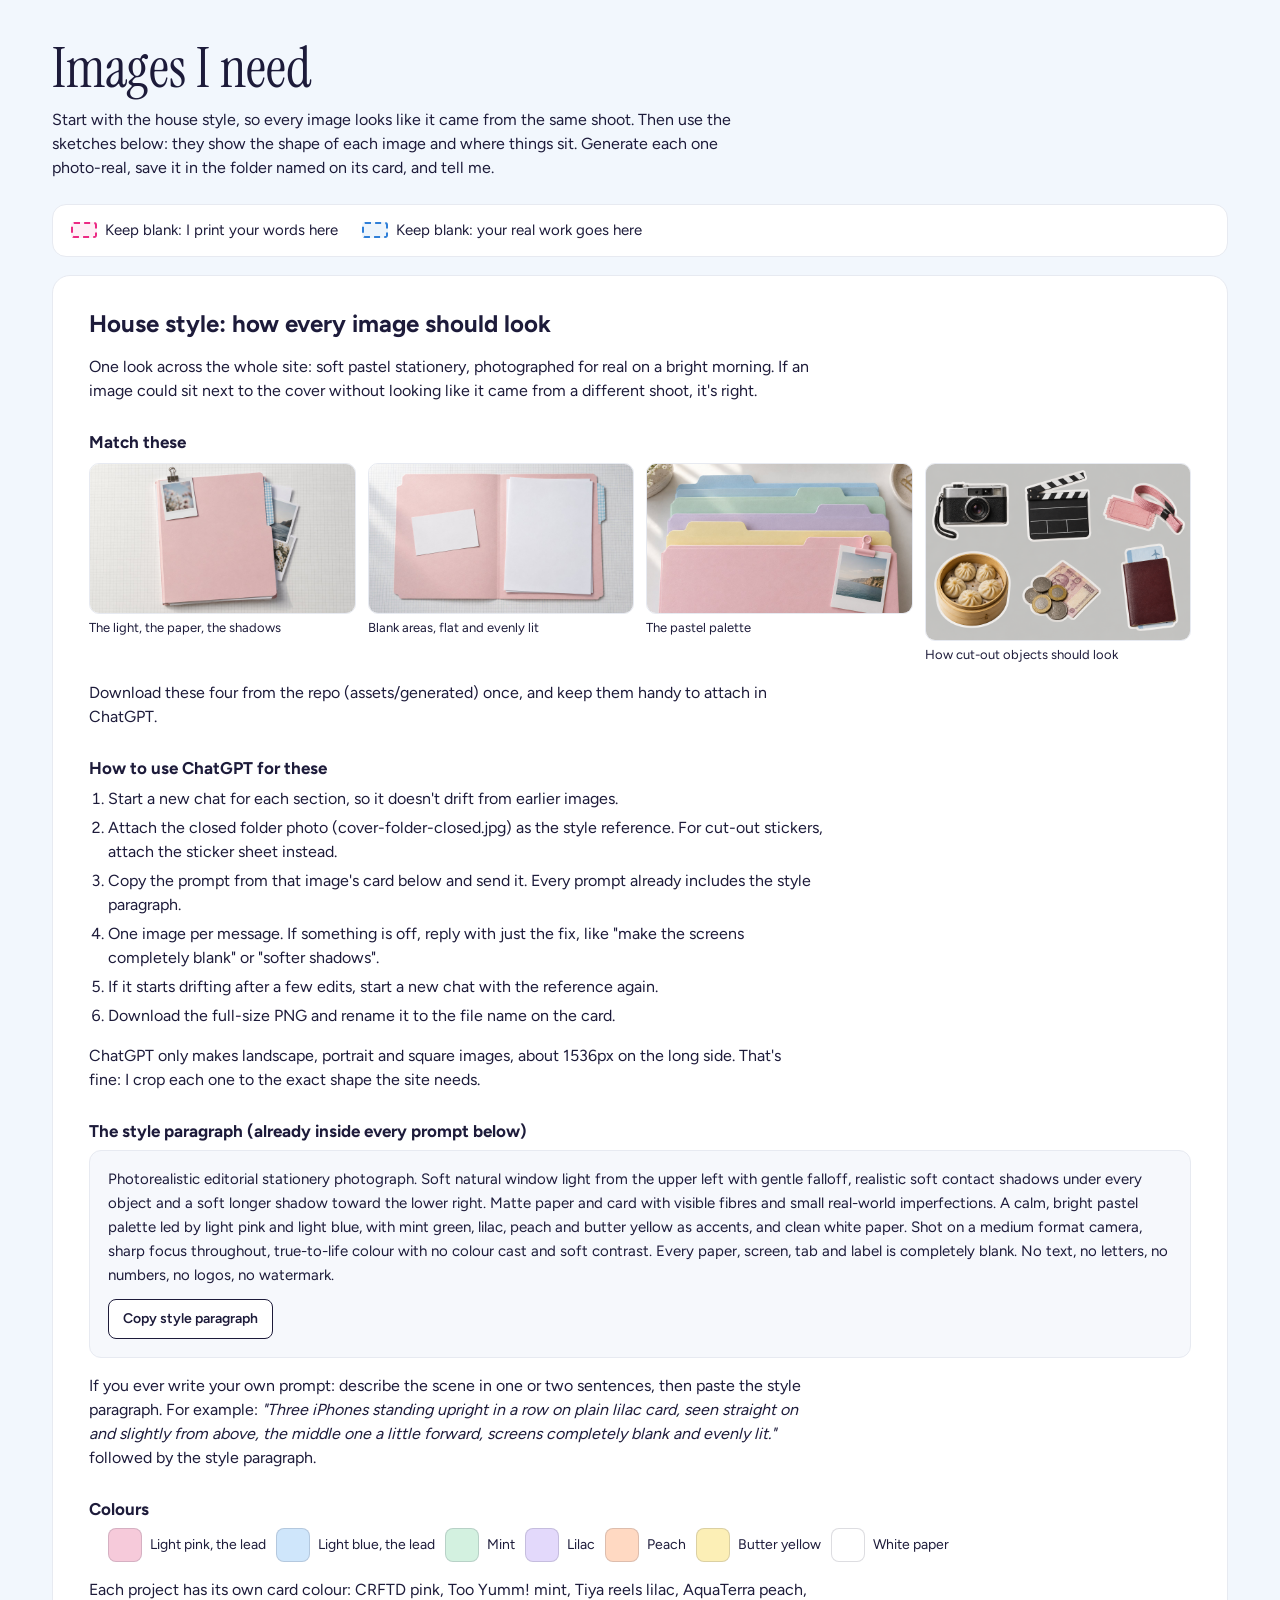
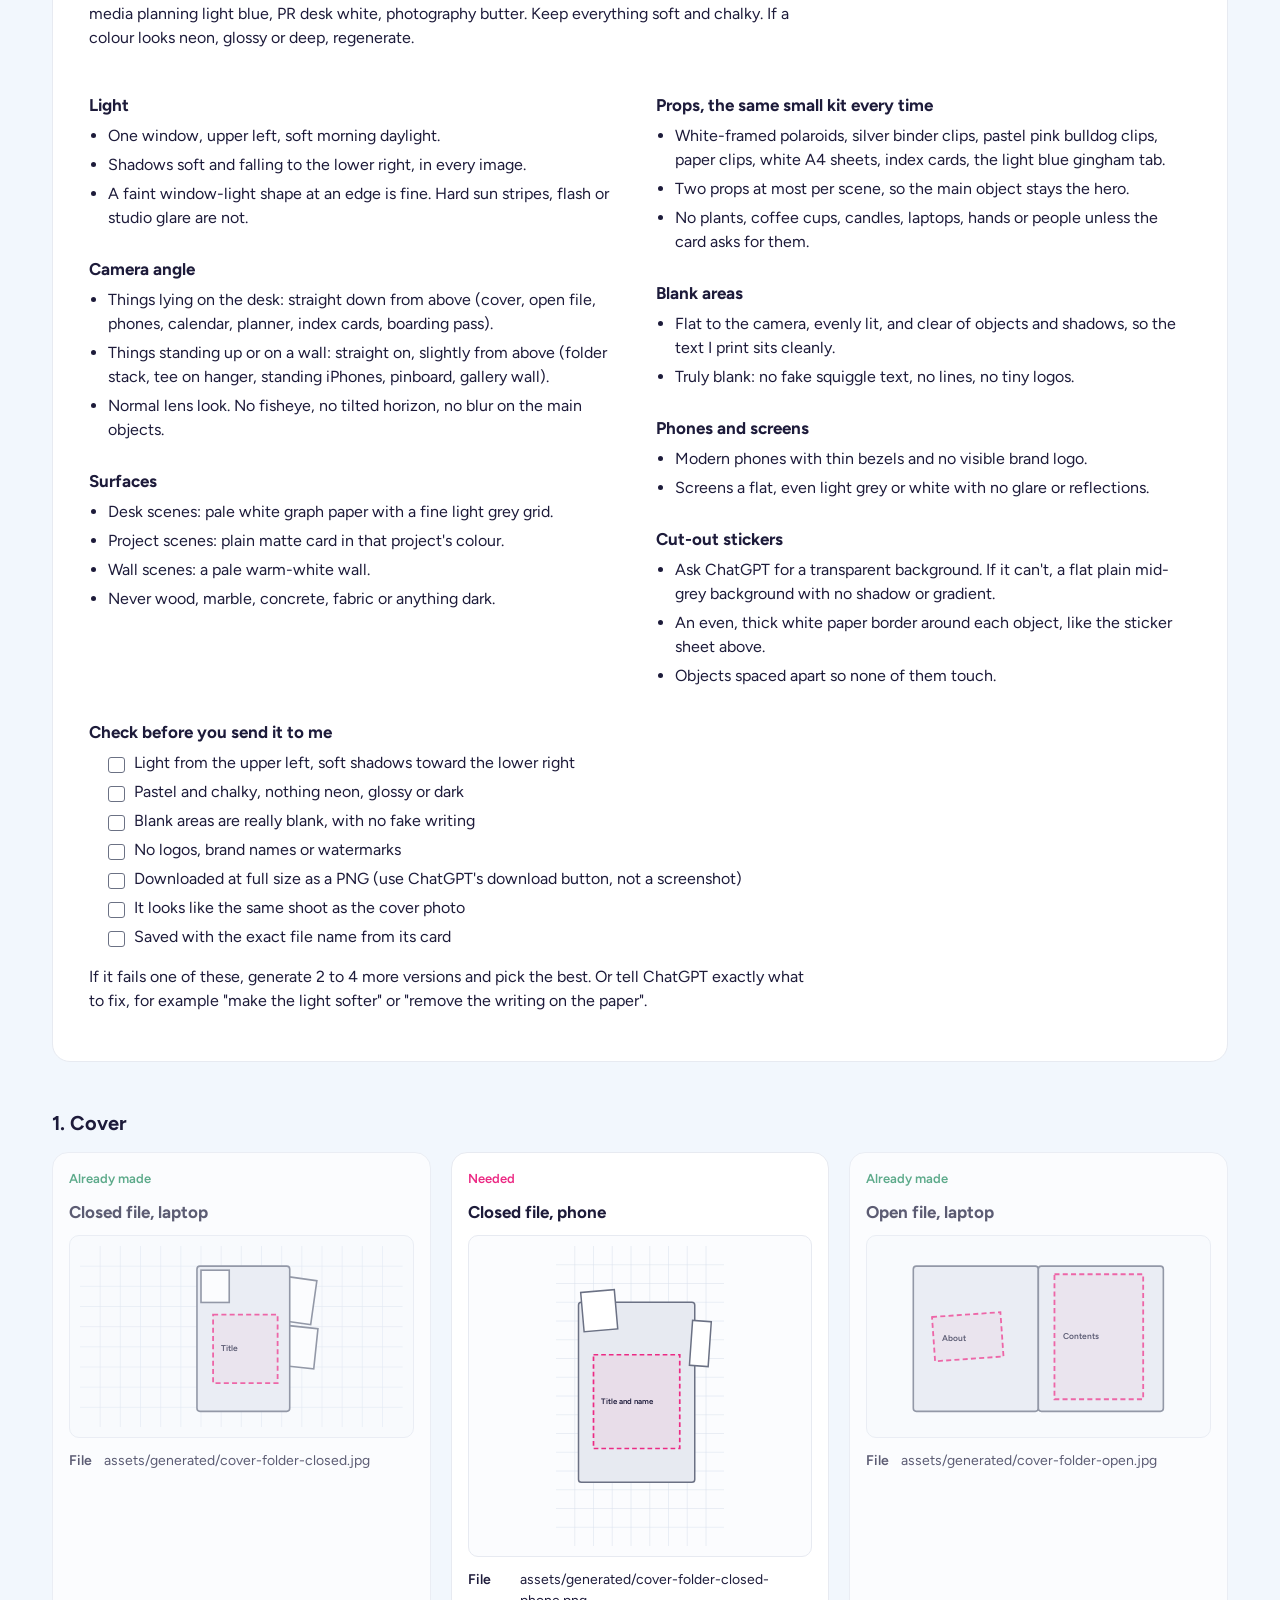
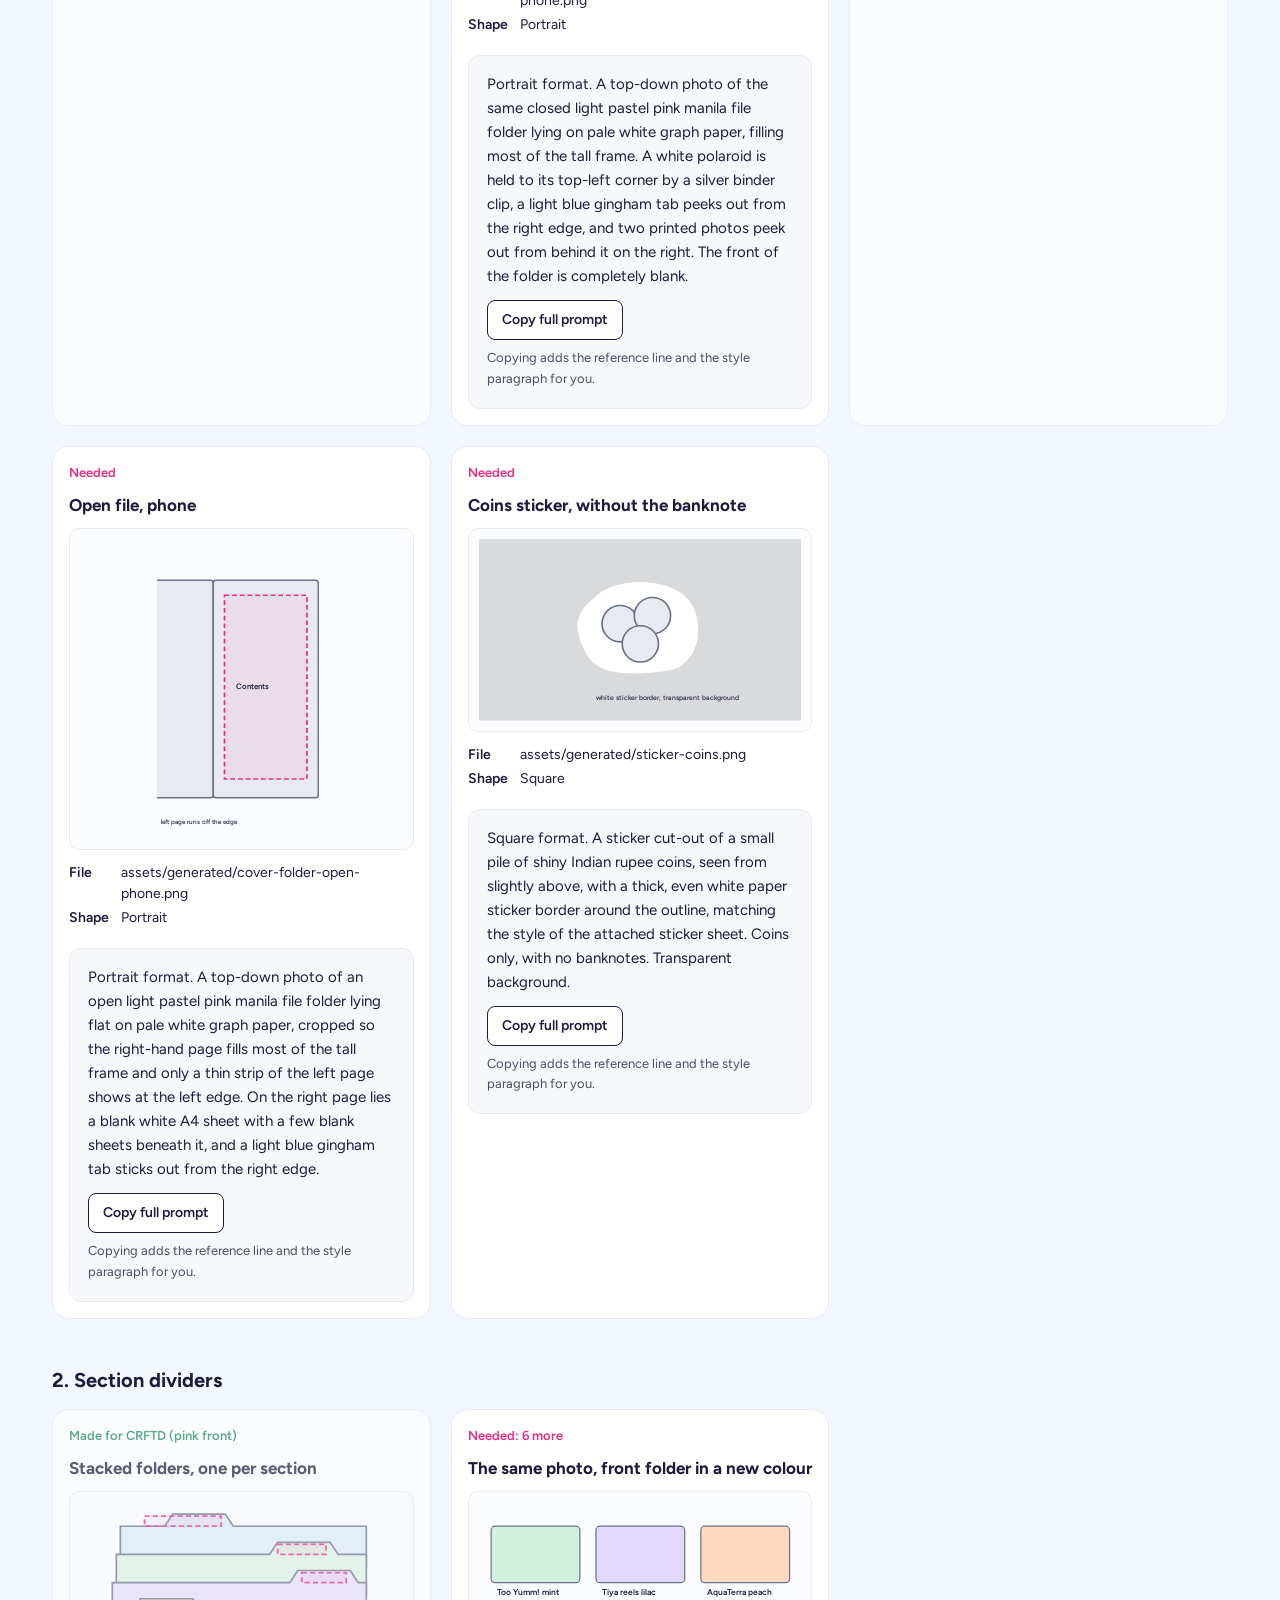
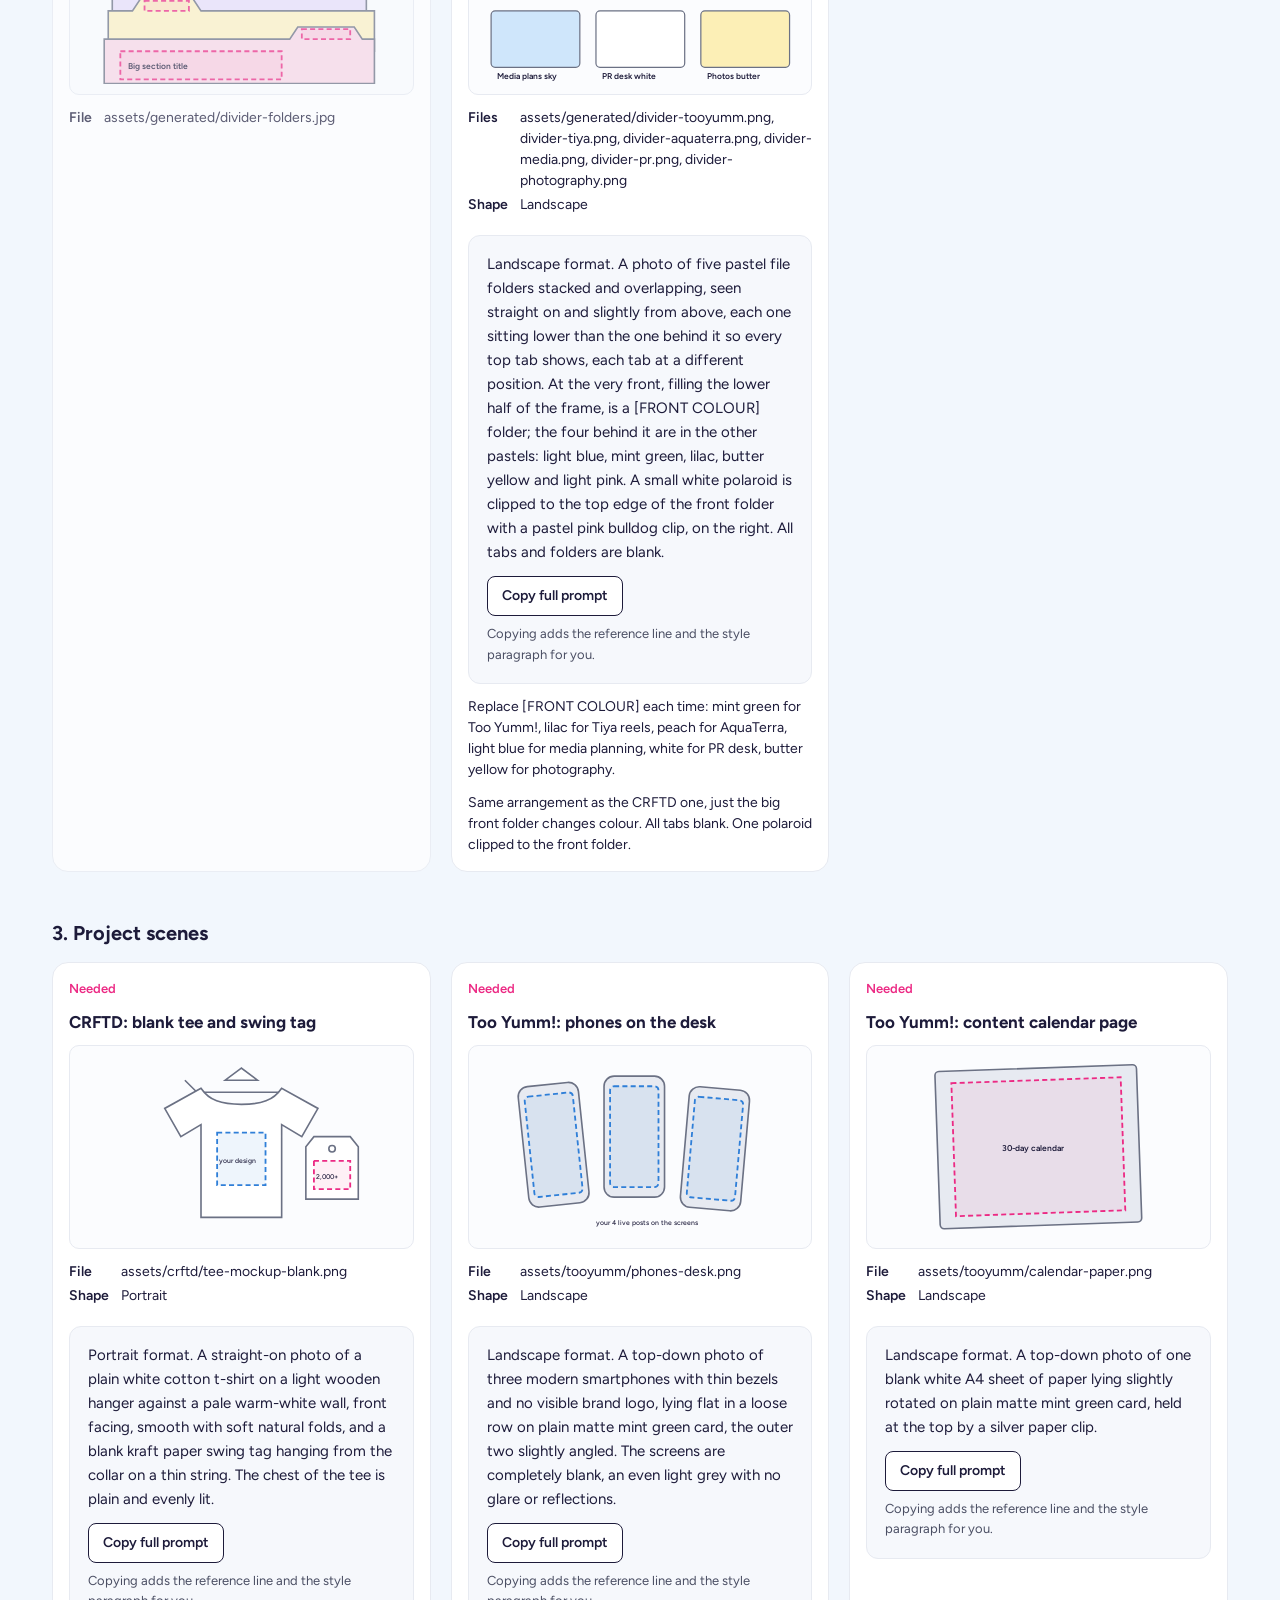
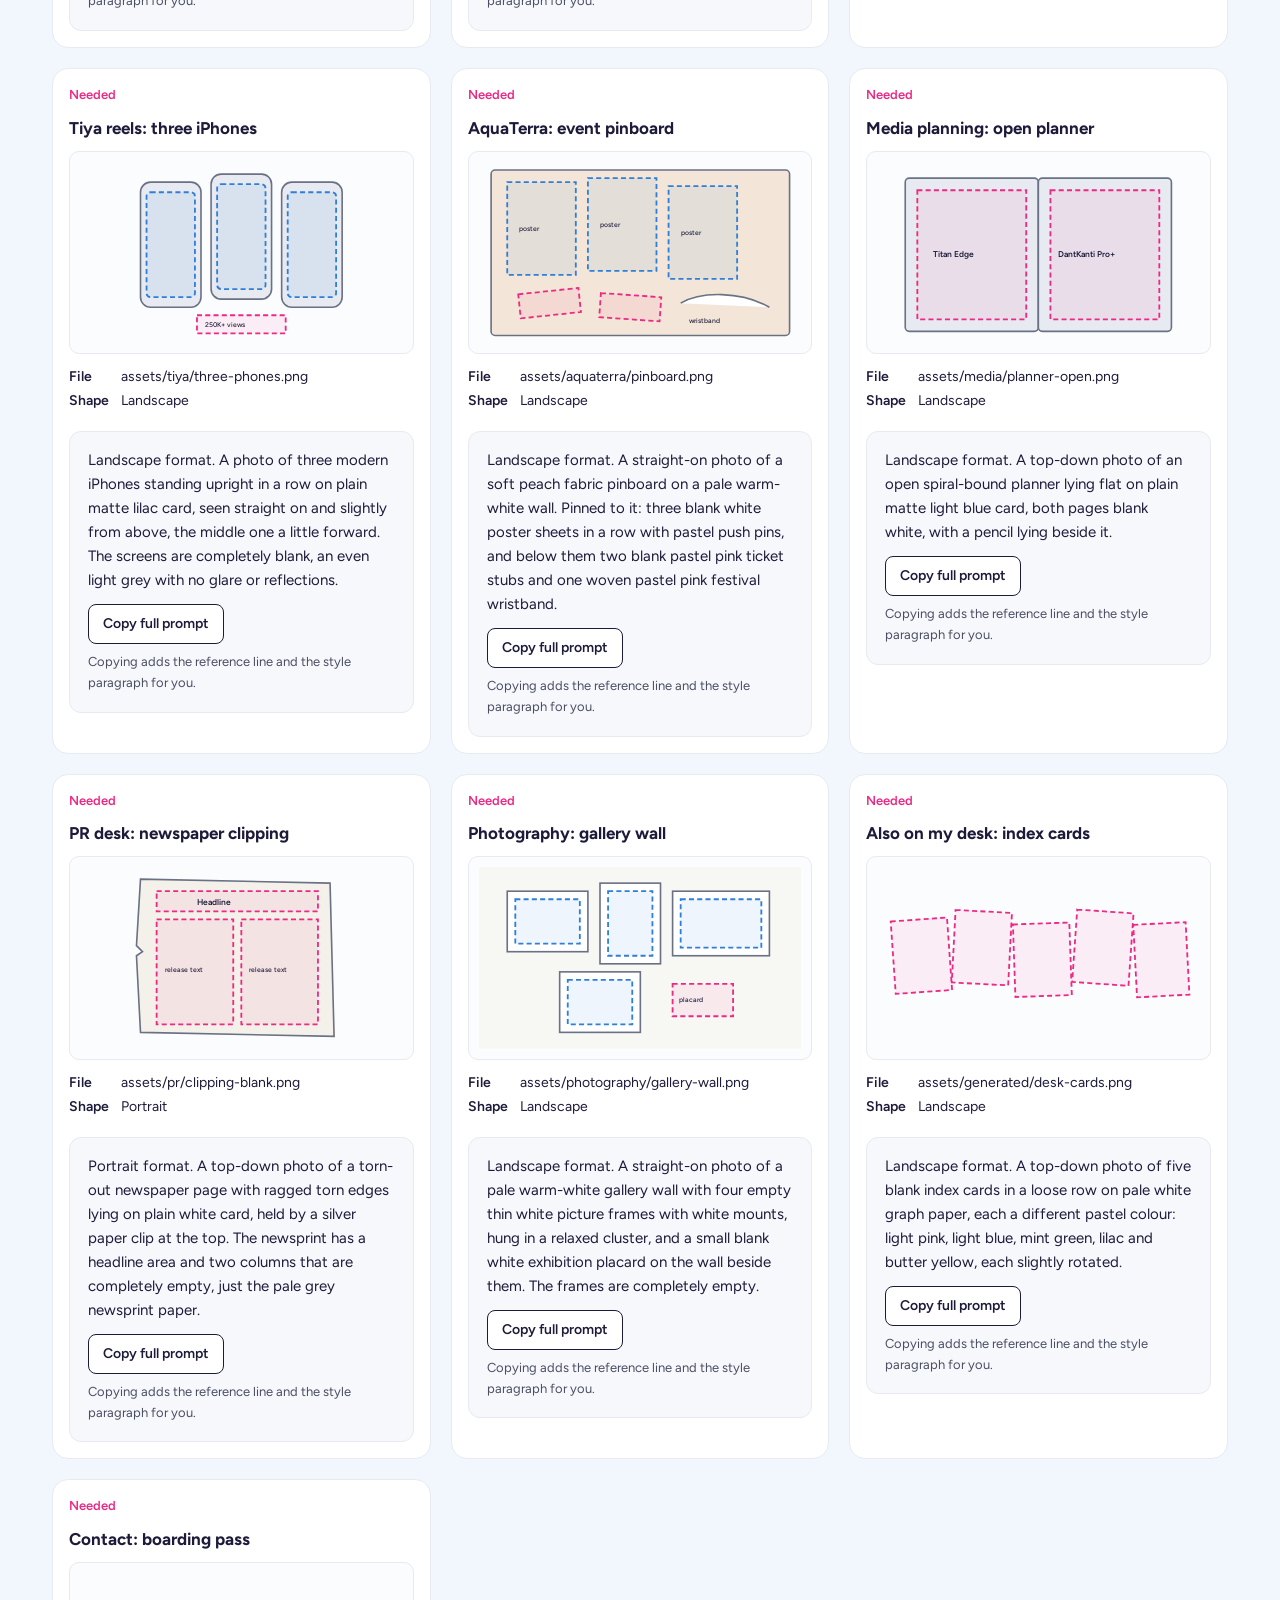
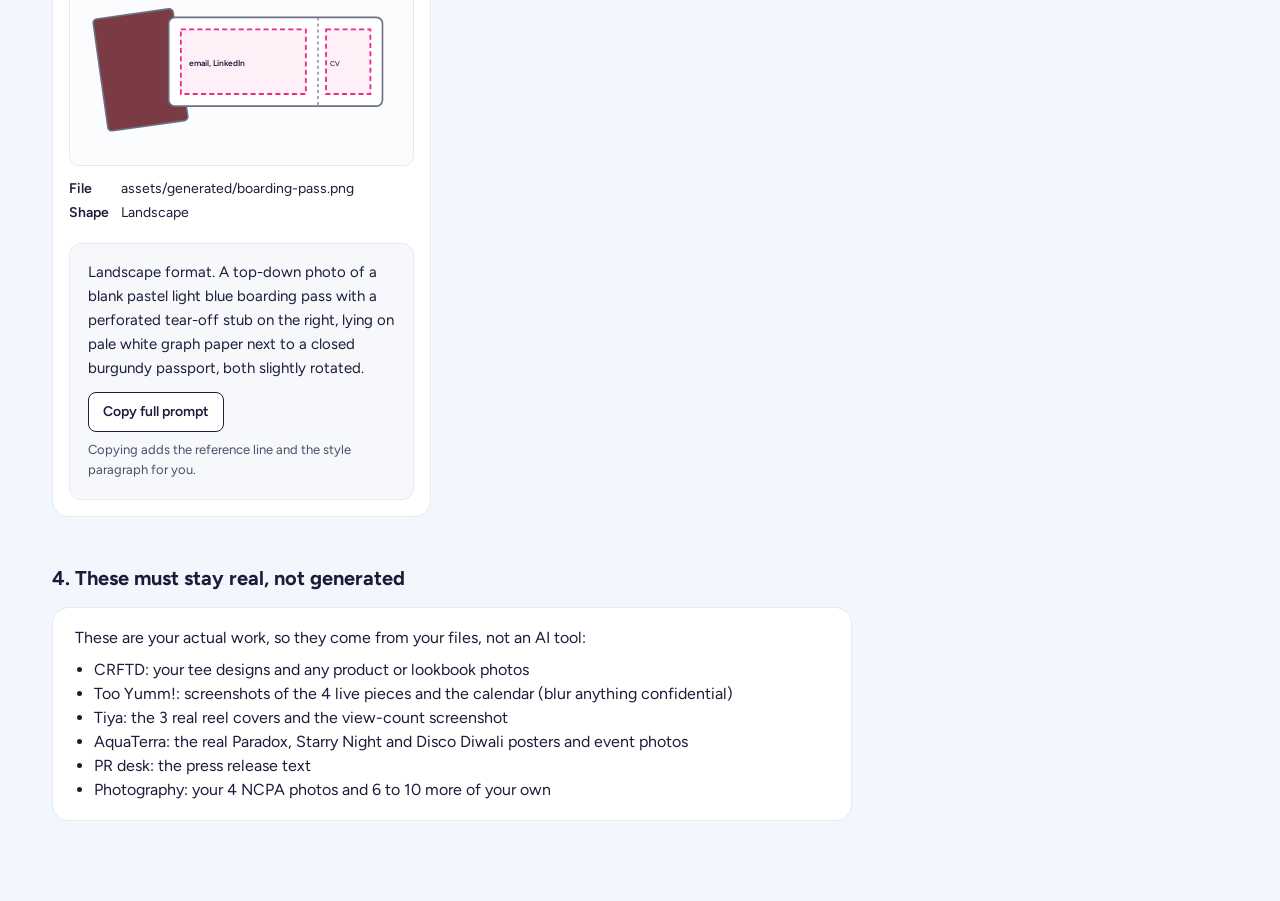
==== commit b455ff5f: "Tailor image brief to ChatGPT: shapes it can make, how-to steps, a copyable prompt on every card Co-" ====
--- a/docs/image-brief.html
+++ b/docs/image-brief.html
@@ -55,7 +55,7 @@
 .house h2 { margin-top: 0; font-size: 1.5rem; }
 .house h3 { font: 700 1.0625rem/1.3 "Figtree", sans-serif; margin: 28px 0 8px; }
 .house p, .house li { max-width: 72ch; }
-.house ul { padding-left: 1.2em; margin: 0; }
+.house ul, .house ol { padding-left: 1.2em; margin: 0; }
 .house li { margin-bottom: 5px; }
 .refs { display: grid; gap: 12px; grid-template-columns: repeat(auto-fill, minmax(min(100%, 220px), 1fr)); margin-top: 10px; }
 .refs figure { margin: 0; }
@@ -67,6 +67,8 @@
 .copy:hover { background: var(--ink); color: #fff; }
 .copy:focus-visible { outline: 3px solid var(--work-zone); outline-offset: 2px; }
 .copied { font-size: .8125rem; margin-left: 10px; }
+.prompt .scene { font-size: .9375rem; }
+.prompt .plus { font-size: .8125rem; margin-top: 8px; color: #4A4E63; }
 .swatches { display: flex; flex-wrap: wrap; gap: 10px; margin-top: 8px; list-style: none; padding: 0; }
 .swatches li { display: flex; align-items: center; gap: 8px; font-size: .875rem; margin: 0; }
 .swatches i { width: 34px; height: 34px; border-radius: 8px; border: 1px solid rgba(29,27,58,.15); }
@@ -97,14 +99,26 @@
       <figure><img src="../assets/generated/divider-folders.jpg" alt="Stacked pastel folders with a polaroid clipped on" loading="lazy"><figcaption>The pastel palette</figcaption></figure>
       <figure><img src="../assets/generated/originals/sticker-sheet.png" alt="Six objects cut out as white-bordered stickers on grey" loading="lazy"><figcaption>How cut-out objects should look</figcaption></figure>
     </div>
-    <p>Tip: most tools let you upload a reference image. Upload the closed folder photo above as a style reference with every prompt.</p>
-
-    <h3>The style paragraph: paste this at the end of every prompt</h3>
+    <p>Download these four from the repo (assets/generated) once, and keep them handy to attach in ChatGPT.</p>
+
+
+    <h3>How to use ChatGPT for these</h3>
+    <ol>
+      <li>Start a new chat for each section, so it doesn't drift from earlier images.</li>
+      <li>Attach the closed folder photo (cover-folder-closed.jpg) as the style reference. For cut-out stickers, attach the sticker sheet instead.</li>
+      <li>Copy the prompt from that image's card below and send it. Every prompt already includes the style paragraph.</li>
+      <li>One image per message. If something is off, reply with just the fix, like "make the screens completely blank" or "softer shadows".</li>
+      <li>If it starts drifting after a few edits, start a new chat with the reference again.</li>
+      <li>Download the full-size PNG and rename it to the file name on the card.</li>
+    </ol>
+    <p>ChatGPT only makes landscape, portrait and square images, about 1536px on the long side. That's fine: I crop each one to the exact shape the site needs.</p>
+
+    <h3>The style paragraph (already inside every prompt below)</h3>
     <div class="prompt">
       <p id="master">Photorealistic editorial stationery photograph. Soft natural window light from the upper left with gentle falloff, realistic soft contact shadows under every object and a soft longer shadow toward the lower right. Matte paper and card with visible fibres and small real-world imperfections. A calm, bright pastel palette led by light pink and light blue, with mint green, lilac, peach and butter yellow as accents, and clean white paper. Shot on a medium format camera, sharp focus throughout, true-to-life colour with no colour cast and soft contrast. Every paper, screen, tab and label is completely blank. No text, no letters, no numbers, no logos, no watermark.</p>
       <button class="copy" type="button" data-copy="master">Copy style paragraph</button><span class="copied" role="status" aria-live="polite"></span>
     </div>
-    <p>How to write each prompt: describe the scene from its card below in one or two sentences, then paste the style paragraph. For example: <em>"Three iPhones standing upright in a row on plain lilac card, seen straight on and slightly from above, the middle one a little forward, screens completely blank and evenly lit."</em> followed by the style paragraph.</p>
+    <p>If you ever write your own prompt: describe the scene in one or two sentences, then paste the style paragraph. For example: <em>"Three iPhones standing upright in a row on plain lilac card, seen straight on and slightly from above, the middle one a little forward, screens completely blank and evenly lit."</em> followed by the style paragraph.</p>
 
     <h3>Colours</h3>
     <ul class="swatches">
@@ -159,7 +173,7 @@
         </ul>
         <h3>Cut-out stickers</h3>
         <ul>
-          <li>Flat plain mid-grey background with no shadow or gradient.</li>
+          <li>Ask ChatGPT for a transparent background. If it can't, a flat plain mid-grey background with no shadow or gradient.</li>
           <li>An even, thick white paper border around each object, like the sticker sheet above.</li>
           <li>Objects spaced apart so none of them touch.</li>
         </ul>
@@ -172,11 +186,11 @@
       <li>Pastel and chalky, nothing neon, glossy or dark</li>
       <li>Blank areas are really blank, with no fake writing</li>
       <li>No logos, brand names or watermarks</li>
-      <li>At least 2048px on the long side, saved as PNG</li>
+      <li>Downloaded at full size as a PNG (use ChatGPT's download button, not a screenshot)</li>
       <li>It looks like the same shoot as the cover photo</li>
       <li>Saved with the exact file name from its card</li>
     </ul>
-    <p>If it fails one of these, generate 2 to 4 more versions and pick the best. Reuse the same seed if your tool offers one.</p>
+    <p>If it fails one of these, generate 2 to 4 more versions and pick the best. Or tell ChatGPT exactly what to fix, for example "make the light softer" or "remove the writing on the paper".</p>
   </section>
 
 
@@ -206,8 +220,8 @@
         <rect class="o" x="14" y="24" width="18" height="21" transform="rotate(-5 23 34)"/>
         <rect class="t" x="20" y="58" width="46" height="50"/><text x="24" y="84">Title and name</text>
       </svg></div>
-      <dl class="meta"><dt>File</dt><dd>assets/generated/cover-folder-closed-phone.png</dd><dt>Shape</dt><dd>9:16 portrait</dd></dl>
-      <p class="note">Same pink folder as the laptop one, but filling most of a tall frame. Front completely blank.</p>
+      <dl class="meta"><dt>File</dt><dd>assets/generated/cover-folder-closed-phone.png</dd><dt>Shape</dt><dd>Portrait</dd></dl>
+      <div class="prompt"><p class="scene">Portrait format. A top-down photo of the same closed light pastel pink manila file folder lying on pale white graph paper, filling most of the tall frame. A white polaroid is held to its top-left corner by a silver binder clip, a light blue gingham tab peeks out from the right edge, and two printed photos peek out from behind it on the right. The front of the folder is completely blank.</p><span hidden id="p0">Create a new photo that matches the lighting, colours and paper style of the attached reference photo. Portrait format. A top-down photo of the same closed light pastel pink manila file folder lying on pale white graph paper, filling most of the tall frame. A white polaroid is held to its top-left corner by a silver binder clip, a light blue gingham tab peeks out from the right edge, and two printed photos peek out from behind it on the right. The front of the folder is completely blank. Photorealistic editorial stationery photograph. Soft natural window light from the upper left with gentle falloff, realistic soft contact shadows under every object and a soft longer shadow toward the lower right. Matte paper and card with visible fibres and small real-world imperfections. A calm, bright pastel palette led by light pink and light blue, with mint green, lilac, peach and butter yellow as accents, and clean white paper. Shot on a medium format camera, sharp focus throughout, true-to-life colour with no colour cast and soft contrast. Every paper, screen, tab and label is completely blank. No text, no letters, no numbers, no logos, no watermark.</span><button class="copy" type="button" data-copy="p0">Copy full prompt</button><span class="copied" role="status" aria-live="polite"></span><p class="plus">Copying adds the reference line and the style paragraph for you.</p></div>
     </article>
 
     <article class="card done">
@@ -229,8 +243,8 @@
         <rect class="t" x="36" y="30" width="44" height="98"/><text x="42" y="80">Contents</text>
         <text class="s" x="2" y="152">left page runs off the edge</text>
       </svg></div>
-      <dl class="meta"><dt>File</dt><dd>assets/generated/cover-folder-open-phone.png</dd><dt>Shape</dt><dd>9:16 portrait</dd></dl>
-      <p class="note">The open folder seen from above, cropped so the right-hand page with its blank white sheet fills the frame.</p>
+      <dl class="meta"><dt>File</dt><dd>assets/generated/cover-folder-open-phone.png</dd><dt>Shape</dt><dd>Portrait</dd></dl>
+      <div class="prompt"><p class="scene">Portrait format. A top-down photo of an open light pastel pink manila file folder lying flat on pale white graph paper, cropped so the right-hand page fills most of the tall frame and only a thin strip of the left page shows at the left edge. On the right page lies a blank white A4 sheet with a few blank sheets beneath it, and a light blue gingham tab sticks out from the right edge.</p><span hidden id="p1">Create a new photo that matches the lighting, colours and paper style of the attached reference photo. Portrait format. A top-down photo of an open light pastel pink manila file folder lying flat on pale white graph paper, cropped so the right-hand page fills most of the tall frame and only a thin strip of the left page shows at the left edge. On the right page lies a blank white A4 sheet with a few blank sheets beneath it, and a light blue gingham tab sticks out from the right edge. Photorealistic editorial stationery photograph. Soft natural window light from the upper left with gentle falloff, realistic soft contact shadows under every object and a soft longer shadow toward the lower right. Matte paper and card with visible fibres and small real-world imperfections. A calm, bright pastel palette led by light pink and light blue, with mint green, lilac, peach and butter yellow as accents, and clean white paper. Shot on a medium format camera, sharp focus throughout, true-to-life colour with no colour cast and soft contrast. Every paper, screen, tab and label is completely blank. No text, no letters, no numbers, no logos, no watermark.</span><button class="copy" type="button" data-copy="p1">Copy full prompt</button><span class="copied" role="status" aria-live="polite"></span><p class="plus">Copying adds the reference line and the style paragraph for you.</p></div>
     </article>
 
     <article class="card">
@@ -240,10 +254,10 @@
         <rect class="f" x="0" y="0" width="160" height="90" style="fill:#D9DADC;stroke:none"/>
         <path class="o" d="M58 30c10-10 34-10 44 0s6 32-8 34-34 4-40-8-6-18 4-26z" style="stroke-width:2.4;stroke:#fff;fill:#fff"/>
         <circle class="f" cx="70" cy="42" r="9"/><circle class="f" cx="86" cy="38" r="9"/><circle class="f" cx="80" cy="52" r="9"/>
-        <text class="s" x="58" y="80">white sticker border, grey background</text>
-      </svg></div>
-      <dl class="meta"><dt>File</dt><dd>assets/generated/sticker-coins.png</dd><dt>Shape</dt><dd>square</dd></dl>
-      <p class="note">A small pile of shiny Indian rupee coins only. No notes or portraits.</p>
+        <text class="s" x="58" y="80">white sticker border, transparent background</text>
+      </svg></div>
+      <dl class="meta"><dt>File</dt><dd>assets/generated/sticker-coins.png</dd><dt>Shape</dt><dd>Square</dd></dl>
+      <div class="prompt"><p class="scene">Square format. A sticker cut-out of a small pile of shiny Indian rupee coins, seen from slightly above, with a thick, even white paper sticker border around the outline, matching the style of the attached sticker sheet. Coins only, with no banknotes. Transparent background.</p><span hidden id="p2">Create a new photo that matches the lighting, colours and paper style of the attached reference photo. Square format. A sticker cut-out of a small pile of shiny Indian rupee coins, seen from slightly above, with a thick, even white paper sticker border around the outline, matching the style of the attached sticker sheet. Coins only, with no banknotes. Transparent background. Photorealistic editorial stationery photograph. Soft natural window light from the upper left with gentle falloff, realistic soft contact shadows under every object and a soft longer shadow toward the lower right. Matte paper and card with visible fibres and small real-world imperfections. A calm, bright pastel palette led by light pink and light blue, with mint green, lilac, peach and butter yellow as accents, and clean white paper. Shot on a medium format camera, sharp focus throughout, true-to-life colour with no colour cast and soft contrast. Every paper, screen, tab and label is completely blank. No text, no letters, no numbers, no logos, no watermark.</span><button class="copy" type="button" data-copy="p2">Copy full prompt</button><span class="copied" role="status" aria-live="polite"></span><p class="plus">Copying adds the reference line and the style paragraph for you.</p></div>
     </article>
   </div>
 
@@ -280,7 +294,8 @@
         <rect x="110" y="54" width="44" height="28" rx="2" style="fill:#FCEFB6;stroke:#6B7184;stroke-width:.6"/><text x="113" y="88">Photos butter</text>
         </g>
       </svg></div>
-      <dl class="meta"><dt>Files</dt><dd>assets/generated/divider-tooyumm.png, divider-tiya.png, divider-aquaterra.png, divider-media.png, divider-pr.png, divider-photography.png</dd><dt>Shape</dt><dd>16:9</dd></dl>
+      <dl class="meta"><dt>Files</dt><dd>assets/generated/divider-tooyumm.png, divider-tiya.png, divider-aquaterra.png, divider-media.png, divider-pr.png, divider-photography.png</dd><dt>Shape</dt><dd>Landscape</dd></dl>
+      <div class="prompt"><p class="scene">Landscape format. A photo of five pastel file folders stacked and overlapping, seen straight on and slightly from above, each one sitting lower than the one behind it so every top tab shows, each tab at a different position. At the very front, filling the lower half of the frame, is a [FRONT COLOUR] folder; the four behind it are in the other pastels: light blue, mint green, lilac, butter yellow and light pink. A small white polaroid is clipped to the top edge of the front folder with a pastel pink bulldog clip, on the right. All tabs and folders are blank.</p><span hidden id="p3">Create a new photo that matches the lighting, colours and paper style of the attached reference photo. Landscape format. A photo of five pastel file folders stacked and overlapping, seen straight on and slightly from above, each one sitting lower than the one behind it so every top tab shows, each tab at a different position. At the very front, filling the lower half of the frame, is a [FRONT COLOUR] folder; the four behind it are in the other pastels: light blue, mint green, lilac, butter yellow and light pink. A small white polaroid is clipped to the top edge of the front folder with a pastel pink bulldog clip, on the right. All tabs and folders are blank. Photorealistic editorial stationery photograph. Soft natural window light from the upper left with gentle falloff, realistic soft contact shadows under every object and a soft longer shadow toward the lower right. Matte paper and card with visible fibres and small real-world imperfections. A calm, bright pastel palette led by light pink and light blue, with mint green, lilac, peach and butter yellow as accents, and clean white paper. Shot on a medium format camera, sharp focus throughout, true-to-life colour with no colour cast and soft contrast. Every paper, screen, tab and label is completely blank. No text, no letters, no numbers, no logos, no watermark.</span><button class="copy" type="button" data-copy="p3">Copy full prompt</button><span class="copied" role="status" aria-live="polite"></span><p class="plus">Copying adds the reference line and the style paragraph for you.</p></div><p class="note">Replace [FRONT COLOUR] each time: mint green for Too Yumm!, lilac for Tiya reels, peach for AquaTerra, light blue for media planning, white for PR desk, butter yellow for photography.</p>
       <p class="note">Same arrangement as the CRFTD one, just the big front folder changes colour. All tabs blank. One polaroid clipped to the front folder.</p>
     </article>
   </div>
@@ -298,8 +313,8 @@
         <path class="o" d="M116 40h18l4 5v26h-26V45z"/><circle class="o" cx="125" cy="46" r="1.6"/>
         <rect class="t" x="116" y="52" width="18" height="14"/><text class="s" x="117" y="61">2,000+</text>
       </svg></div>
-      <dl class="meta"><dt>File</dt><dd>assets/crftd/tee-mockup-blank.png</dd><dt>Shape</dt><dd>4:5</dd></dl>
-      <p class="note">A plain white tee on a wooden hanger against a pale wall, front facing, plus a blank kraft paper swing tag. I place each of your real tee designs on the chest.</p>
+      <dl class="meta"><dt>File</dt><dd>assets/crftd/tee-mockup-blank.png</dd><dt>Shape</dt><dd>Portrait</dd></dl>
+      <div class="prompt"><p class="scene">Portrait format. A straight-on photo of a plain white cotton t-shirt on a light wooden hanger against a pale warm-white wall, front facing, smooth with soft natural folds, and a blank kraft paper swing tag hanging from the collar on a thin string. The chest of the tee is plain and evenly lit.</p><span hidden id="p4">Create a new photo that matches the lighting, colours and paper style of the attached reference photo. Portrait format. A straight-on photo of a plain white cotton t-shirt on a light wooden hanger against a pale warm-white wall, front facing, smooth with soft natural folds, and a blank kraft paper swing tag hanging from the collar on a thin string. The chest of the tee is plain and evenly lit. Photorealistic editorial stationery photograph. Soft natural window light from the upper left with gentle falloff, realistic soft contact shadows under every object and a soft longer shadow toward the lower right. Matte paper and card with visible fibres and small real-world imperfections. A calm, bright pastel palette led by light pink and light blue, with mint green, lilac, peach and butter yellow as accents, and clean white paper. Shot on a medium format camera, sharp focus throughout, true-to-life colour with no colour cast and soft contrast. Every paper, screen, tab and label is completely blank. No text, no letters, no numbers, no logos, no watermark.</span><button class="copy" type="button" data-copy="p4">Copy full prompt</button><span class="copied" role="status" aria-live="polite"></span><p class="plus">Copying adds the reference line and the style paragraph for you.</p></div>
     </article>
 
     <article class="card">
@@ -311,8 +326,8 @@
         <rect class="f" x="102" y="16" width="30" height="60" rx="5" transform="rotate(5 117 46)"/><rect class="w" x="105" y="21" width="24" height="50" rx="2" transform="rotate(5 117 46)"/>
         <text class="s" x="58" y="84">your 4 live posts on the screens</text>
       </svg></div>
-      <dl class="meta"><dt>File</dt><dd>assets/tooyumm/phones-desk.png</dd><dt>Shape</dt><dd>16:9</dd></dl>
-      <p class="note">Three modern phones lying flat on mint card, seen from above, screens completely blank and evenly lit.</p>
+      <dl class="meta"><dt>File</dt><dd>assets/tooyumm/phones-desk.png</dd><dt>Shape</dt><dd>Landscape</dd></dl>
+      <div class="prompt"><p class="scene">Landscape format. A top-down photo of three modern smartphones with thin bezels and no visible brand logo, lying flat in a loose row on plain matte mint green card, the outer two slightly angled. The screens are completely blank, an even light grey with no glare or reflections.</p><span hidden id="p5">Create a new photo that matches the lighting, colours and paper style of the attached reference photo. Landscape format. A top-down photo of three modern smartphones with thin bezels and no visible brand logo, lying flat in a loose row on plain matte mint green card, the outer two slightly angled. The screens are completely blank, an even light grey with no glare or reflections. Photorealistic editorial stationery photograph. Soft natural window light from the upper left with gentle falloff, realistic soft contact shadows under every object and a soft longer shadow toward the lower right. Matte paper and card with visible fibres and small real-world imperfections. A calm, bright pastel palette led by light pink and light blue, with mint green, lilac, peach and butter yellow as accents, and clean white paper. Shot on a medium format camera, sharp focus throughout, true-to-life colour with no colour cast and soft contrast. Every paper, screen, tab and label is completely blank. No text, no letters, no numbers, no logos, no watermark.</span><button class="copy" type="button" data-copy="p5">Copy full prompt</button><span class="copied" role="status" aria-live="polite"></span><p class="plus">Copying adds the reference line and the style paragraph for you.</p></div>
     </article>
 
     <article class="card">
@@ -322,8 +337,8 @@
         <rect class="f" x="30" y="6" width="100" height="78" rx="2" transform="rotate(-2 80 45)"/>
         <rect class="t" x="38" y="12" width="84" height="66" transform="rotate(-2 80 45)"/><text x="62" y="47">30-day calendar</text>
       </svg></div>
-      <dl class="meta"><dt>File</dt><dd>assets/tooyumm/calendar-paper.png</dd><dt>Shape</dt><dd>16:9</dd></dl>
-      <p class="note">A blank sheet of A4 paper on mint card, with a paper clip at the top. I print the calendar grid onto it.</p>
+      <dl class="meta"><dt>File</dt><dd>assets/tooyumm/calendar-paper.png</dd><dt>Shape</dt><dd>Landscape</dd></dl>
+      <div class="prompt"><p class="scene">Landscape format. A top-down photo of one blank white A4 sheet of paper lying slightly rotated on plain matte mint green card, held at the top by a silver paper clip.</p><span hidden id="p6">Create a new photo that matches the lighting, colours and paper style of the attached reference photo. Landscape format. A top-down photo of one blank white A4 sheet of paper lying slightly rotated on plain matte mint green card, held at the top by a silver paper clip. Photorealistic editorial stationery photograph. Soft natural window light from the upper left with gentle falloff, realistic soft contact shadows under every object and a soft longer shadow toward the lower right. Matte paper and card with visible fibres and small real-world imperfections. A calm, bright pastel palette led by light pink and light blue, with mint green, lilac, peach and butter yellow as accents, and clean white paper. Shot on a medium format camera, sharp focus throughout, true-to-life colour with no colour cast and soft contrast. Every paper, screen, tab and label is completely blank. No text, no letters, no numbers, no logos, no watermark.</span><button class="copy" type="button" data-copy="p6">Copy full prompt</button><span class="copied" role="status" aria-live="polite"></span><p class="plus">Copying adds the reference line and the style paragraph for you.</p></div>
     </article>
 
     <article class="card">
@@ -335,8 +350,8 @@
         <rect class="f" x="100" y="10" width="30" height="62" rx="5"/><rect class="w" x="103" y="15" width="24" height="52" rx="2"/>
         <rect class="t" x="58" y="76" width="44" height="9"/><text class="s" x="62" y="82">250K+ views</text>
       </svg></div>
-      <dl class="meta"><dt>File</dt><dd>assets/tiya/three-phones.png</dd><dt>Shape</dt><dd>16:9</dd></dl>
-      <p class="note">Three iPhones standing upright in a row on lilac card, blank screens, the middle one slightly forward.</p>
+      <dl class="meta"><dt>File</dt><dd>assets/tiya/three-phones.png</dd><dt>Shape</dt><dd>Landscape</dd></dl>
+      <div class="prompt"><p class="scene">Landscape format. A photo of three modern iPhones standing upright in a row on plain matte lilac card, seen straight on and slightly from above, the middle one a little forward. The screens are completely blank, an even light grey with no glare or reflections.</p><span hidden id="p7">Create a new photo that matches the lighting, colours and paper style of the attached reference photo. Landscape format. A photo of three modern iPhones standing upright in a row on plain matte lilac card, seen straight on and slightly from above, the middle one a little forward. The screens are completely blank, an even light grey with no glare or reflections. Photorealistic editorial stationery photograph. Soft natural window light from the upper left with gentle falloff, realistic soft contact shadows under every object and a soft longer shadow toward the lower right. Matte paper and card with visible fibres and small real-world imperfections. A calm, bright pastel palette led by light pink and light blue, with mint green, lilac, peach and butter yellow as accents, and clean white paper. Shot on a medium format camera, sharp focus throughout, true-to-life colour with no colour cast and soft contrast. Every paper, screen, tab and label is completely blank. No text, no letters, no numbers, no logos, no watermark.</span><button class="copy" type="button" data-copy="p7">Copy full prompt</button><span class="copied" role="status" aria-live="polite"></span><p class="plus">Copying adds the reference line and the style paragraph for you.</p></div>
     </article>
 
     <article class="card">
@@ -349,8 +364,8 @@
         <rect class="t" x="20" y="64" width="30" height="12" transform="rotate(-6 35 70)"/><rect class="t" x="60" y="66" width="30" height="12" transform="rotate(4 75 72)"/>
         <path class="o" d="M100 70c10-6 30-6 44 2"/><text class="s" x="104" y="80">wristband</text>
       </svg></div>
-      <dl class="meta"><dt>File</dt><dd>assets/aquaterra/pinboard.png</dd><dt>Shape</dt><dd>16:9</dd></dl>
-      <p class="note">A peach fabric pinboard with three blank white poster sheets pinned up, two blank ticket stubs and a festival wristband. Your real Paradox, Starry Night and Disco Diwali posters go on the sheets.</p>
+      <dl class="meta"><dt>File</dt><dd>assets/aquaterra/pinboard.png</dd><dt>Shape</dt><dd>Landscape</dd></dl>
+      <div class="prompt"><p class="scene">Landscape format. A straight-on photo of a soft peach fabric pinboard on a pale warm-white wall. Pinned to it: three blank white poster sheets in a row with pastel push pins, and below them two blank pastel pink ticket stubs and one woven pastel pink festival wristband.</p><span hidden id="p8">Create a new photo that matches the lighting, colours and paper style of the attached reference photo. Landscape format. A straight-on photo of a soft peach fabric pinboard on a pale warm-white wall. Pinned to it: three blank white poster sheets in a row with pastel push pins, and below them two blank pastel pink ticket stubs and one woven pastel pink festival wristband. Photorealistic editorial stationery photograph. Soft natural window light from the upper left with gentle falloff, realistic soft contact shadows under every object and a soft longer shadow toward the lower right. Matte paper and card with visible fibres and small real-world imperfections. A calm, bright pastel palette led by light pink and light blue, with mint green, lilac, peach and butter yellow as accents, and clean white paper. Shot on a medium format camera, sharp focus throughout, true-to-life colour with no colour cast and soft contrast. Every paper, screen, tab and label is completely blank. No text, no letters, no numbers, no logos, no watermark.</span><button class="copy" type="button" data-copy="p8">Copy full prompt</button><span class="copied" role="status" aria-live="polite"></span><p class="plus">Copying adds the reference line and the style paragraph for you.</p></div>
     </article>
 
     <article class="card">
@@ -361,8 +376,8 @@
         <rect class="t" x="20" y="14" width="54" height="64"/><text x="28" y="47">Titan Edge</text>
         <rect class="t" x="86" y="14" width="54" height="64"/><text x="90" y="47">DantKanti Pro+</text>
       </svg></div>
-      <dl class="meta"><dt>File</dt><dd>assets/media/planner-open.png</dd><dt>Shape</dt><dd>16:9</dd></dl>
-      <p class="note">An open spiral planner lying flat on sky blue card, both pages blank white. I draw the real donut charts, city bars and schedule onto the pages.</p>
+      <dl class="meta"><dt>File</dt><dd>assets/media/planner-open.png</dd><dt>Shape</dt><dd>Landscape</dd></dl>
+      <div class="prompt"><p class="scene">Landscape format. A top-down photo of an open spiral-bound planner lying flat on plain matte light blue card, both pages blank white, with a pencil lying beside it.</p><span hidden id="p9">Create a new photo that matches the lighting, colours and paper style of the attached reference photo. Landscape format. A top-down photo of an open spiral-bound planner lying flat on plain matte light blue card, both pages blank white, with a pencil lying beside it. Photorealistic editorial stationery photograph. Soft natural window light from the upper left with gentle falloff, realistic soft contact shadows under every object and a soft longer shadow toward the lower right. Matte paper and card with visible fibres and small real-world imperfections. A calm, bright pastel palette led by light pink and light blue, with mint green, lilac, peach and butter yellow as accents, and clean white paper. Shot on a medium format camera, sharp focus throughout, true-to-life colour with no colour cast and soft contrast. Every paper, screen, tab and label is completely blank. No text, no letters, no numbers, no logos, no watermark.</span><button class="copy" type="button" data-copy="p9">Copy full prompt</button><span class="copied" role="status" aria-live="polite"></span><p class="plus">Copying adds the reference line and the style paragraph for you.</p></div>
     </article>
 
     <article class="card">
@@ -374,8 +389,8 @@
         <rect class="t" x="38" y="26" width="38" height="52"/><rect class="t" x="80" y="26" width="38" height="52"/>
         <text class="s" x="42" y="52">release text</text><text class="s" x="84" y="52">release text</text>
       </svg></div>
-      <dl class="meta"><dt>File</dt><dd>assets/pr/clipping-blank.png</dd><dt>Shape</dt><dd>4:5</dd></dl>
-      <p class="note">A torn-out newspaper page with blank columns, on white card, with a paper clip. I set your real press release on it in newspaper type.</p>
+      <dl class="meta"><dt>File</dt><dd>assets/pr/clipping-blank.png</dd><dt>Shape</dt><dd>Portrait</dd></dl>
+      <div class="prompt"><p class="scene">Portrait format. A top-down photo of a torn-out newspaper page with ragged torn edges lying on plain white card, held by a silver paper clip at the top. The newsprint has a headline area and two columns that are completely empty, just the pale grey newsprint paper.</p><span hidden id="p10">Create a new photo that matches the lighting, colours and paper style of the attached reference photo. Portrait format. A top-down photo of a torn-out newspaper page with ragged torn edges lying on plain white card, held by a silver paper clip at the top. The newsprint has a headline area and two columns that are completely empty, just the pale grey newsprint paper. Photorealistic editorial stationery photograph. Soft natural window light from the upper left with gentle falloff, realistic soft contact shadows under every object and a soft longer shadow toward the lower right. Matte paper and card with visible fibres and small real-world imperfections. A calm, bright pastel palette led by light pink and light blue, with mint green, lilac, peach and butter yellow as accents, and clean white paper. Shot on a medium format camera, sharp focus throughout, true-to-life colour with no colour cast and soft contrast. Every paper, screen, tab and label is completely blank. No text, no letters, no numbers, no logos, no watermark.</span><button class="copy" type="button" data-copy="p10">Copy full prompt</button><span class="copied" role="status" aria-live="polite"></span><p class="plus">Copying adds the reference line and the style paragraph for you.</p></div>
     </article>
 
     <article class="card">
@@ -389,8 +404,8 @@
         <rect class="o" x="40" y="52" width="40" height="30"/><rect class="w" x="44" y="56" width="32" height="22"/>
         <rect class="t" x="96" y="58" width="30" height="16"/><text class="s" x="99" y="67">placard</text>
       </svg></div>
-      <dl class="meta"><dt>File</dt><dd>assets/photography/gallery-wall.png</dd><dt>Shape</dt><dd>16:9</dd></dl>
-      <p class="note">A pale gallery wall with four empty thin white frames with mounts, and a small blank exhibition placard. Your four NCPA photos go in the frames.</p>
+      <dl class="meta"><dt>File</dt><dd>assets/photography/gallery-wall.png</dd><dt>Shape</dt><dd>Landscape</dd></dl>
+      <div class="prompt"><p class="scene">Landscape format. A straight-on photo of a pale warm-white gallery wall with four empty thin white picture frames with white mounts, hung in a relaxed cluster, and a small blank white exhibition placard on the wall beside them. The frames are completely empty.</p><span hidden id="p11">Create a new photo that matches the lighting, colours and paper style of the attached reference photo. Landscape format. A straight-on photo of a pale warm-white gallery wall with four empty thin white picture frames with white mounts, hung in a relaxed cluster, and a small blank white exhibition placard on the wall beside them. The frames are completely empty. Photorealistic editorial stationery photograph. Soft natural window light from the upper left with gentle falloff, realistic soft contact shadows under every object and a soft longer shadow toward the lower right. Matte paper and card with visible fibres and small real-world imperfections. A calm, bright pastel palette led by light pink and light blue, with mint green, lilac, peach and butter yellow as accents, and clean white paper. Shot on a medium format camera, sharp focus throughout, true-to-life colour with no colour cast and soft contrast. Every paper, screen, tab and label is completely blank. No text, no letters, no numbers, no logos, no watermark.</span><button class="copy" type="button" data-copy="p11">Copy full prompt</button><span class="copied" role="status" aria-live="polite"></span><p class="plus">Copying adds the reference line and the style paragraph for you.</p></div>
     </article>
 
     <article class="card">
@@ -401,8 +416,8 @@
         <rect class="t" x="68" y="28" width="28" height="36" transform="rotate(-2 82 46)"/><rect class="t" x="98" y="22" width="28" height="36" transform="rotate(4 112 40)"/>
         <rect class="t" x="128" y="28" width="26" height="36" transform="rotate(-3 141 46)"/>
       </svg></div>
-      <dl class="meta"><dt>File</dt><dd>assets/generated/desk-cards.png</dd><dt>Shape</dt><dd>wide, 3:1</dd></dl>
-      <p class="note">Five blank pastel index cards in a loose row on graph paper, each a different pastel. One role per card.</p>
+      <dl class="meta"><dt>File</dt><dd>assets/generated/desk-cards.png</dd><dt>Shape</dt><dd>Landscape</dd></dl>
+      <div class="prompt"><p class="scene">Landscape format. A top-down photo of five blank index cards in a loose row on pale white graph paper, each a different pastel colour: light pink, light blue, mint green, lilac and butter yellow, each slightly rotated.</p><span hidden id="p12">Create a new photo that matches the lighting, colours and paper style of the attached reference photo. Landscape format. A top-down photo of five blank index cards in a loose row on pale white graph paper, each a different pastel colour: light pink, light blue, mint green, lilac and butter yellow, each slightly rotated. Photorealistic editorial stationery photograph. Soft natural window light from the upper left with gentle falloff, realistic soft contact shadows under every object and a soft longer shadow toward the lower right. Matte paper and card with visible fibres and small real-world imperfections. A calm, bright pastel palette led by light pink and light blue, with mint green, lilac, peach and butter yellow as accents, and clean white paper. Shot on a medium format camera, sharp focus throughout, true-to-life colour with no colour cast and soft contrast. Every paper, screen, tab and label is completely blank. No text, no letters, no numbers, no logos, no watermark.</span><button class="copy" type="button" data-copy="p12">Copy full prompt</button><span class="copied" role="status" aria-live="polite"></span><p class="plus">Copying adds the reference line and the style paragraph for you.</p></div>
     </article>
 
     <article class="card">
@@ -414,8 +429,8 @@
         <rect class="t" x="50" y="28" width="62" height="32"/><text x="54" y="46">email, LinkedIn</text>
         <rect class="t" x="122" y="28" width="22" height="32"/><text class="s" x="124" y="46">CV</text>
       </svg></div>
-      <dl class="meta"><dt>File</dt><dd>assets/generated/boarding-pass.png</dd><dt>Shape</dt><dd>16:9</dd></dl>
-      <p class="note">A blank pastel blue boarding pass with a tear-off stub, lying on graph paper next to a burgundy passport. I print your email, LinkedIn and CV links onto it.</p>
+      <dl class="meta"><dt>File</dt><dd>assets/generated/boarding-pass.png</dd><dt>Shape</dt><dd>Landscape</dd></dl>
+      <div class="prompt"><p class="scene">Landscape format. A top-down photo of a blank pastel light blue boarding pass with a perforated tear-off stub on the right, lying on pale white graph paper next to a closed burgundy passport, both slightly rotated.</p><span hidden id="p13">Create a new photo that matches the lighting, colours and paper style of the attached reference photo. Landscape format. A top-down photo of a blank pastel light blue boarding pass with a perforated tear-off stub on the right, lying on pale white graph paper next to a closed burgundy passport, both slightly rotated. Photorealistic editorial stationery photograph. Soft natural window light from the upper left with gentle falloff, realistic soft contact shadows under every object and a soft longer shadow toward the lower right. Matte paper and card with visible fibres and small real-world imperfections. A calm, bright pastel palette led by light pink and light blue, with mint green, lilac, peach and butter yellow as accents, and clean white paper. Shot on a medium format camera, sharp focus throughout, true-to-life colour with no colour cast and soft contrast. Every paper, screen, tab and label is completely blank. No text, no letters, no numbers, no logos, no watermark.</span><button class="copy" type="button" data-copy="p13">Copy full prompt</button><span class="copied" role="status" aria-live="polite"></span><p class="plus">Copying adds the reference line and the style paragraph for you.</p></div>
     </article>
   </div>
 
